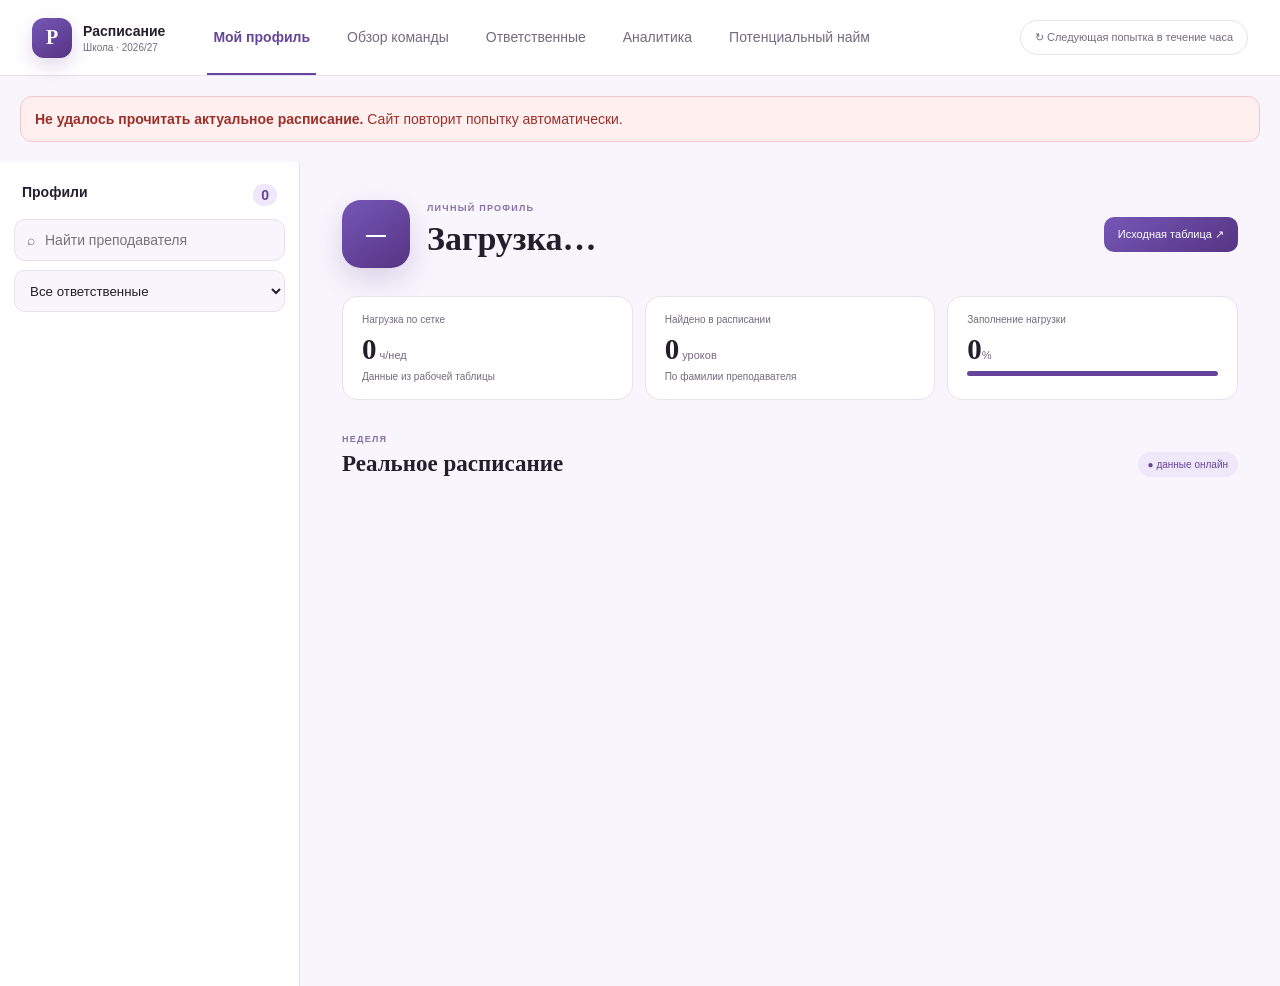
==== index.html @ 51bb12f3 "Connect live academic analytics aggregates" ====
<!doctype html>
<html lang="ru">
<head>
  <meta charset="utf-8">
  <meta name="viewport" content="width=device-width,initial-scale=1">
  <title>Расписание · Школа 2026/27</title>
  <style>
    :root{--ink:#241e2c;--muted:#746b7f;--line:#e8e1f0;--p:#67449b;--p2:#7557b7;--lav:#eee8fa;--paper:#f8f5fc}
    *{box-sizing:border-box}body{margin:0;background:var(--paper);color:var(--ink);font:14px Arial,sans-serif}button,input{font:inherit}
    header{height:76px;background:#fff;border-bottom:1px solid var(--line);display:flex;align-items:center;padding:0 32px;gap:42px;position:sticky;top:0;z-index:4}
    .brand{display:flex;align-items:center;gap:11px}.mark{width:40px;height:40px;border-radius:12px;background:linear-gradient(145deg,var(--p2),#563483);color:#fff;display:grid;place-items:center;font:bold 20px Georgia;box-shadow:0 8px 20px #67449b33}
    .brand span{display:flex;flex-direction:column}.brand small{color:var(--muted);font-size:10px;margin-top:3px}
    nav{height:100%;display:flex;gap:25px}nav button{border:0;border-bottom:2px solid transparent;background:none;color:var(--muted);cursor:pointer}nav button.on{border-color:var(--p);color:var(--p);font-weight:700}
    .sync{margin-left:auto;border:1px solid var(--line);border-radius:999px;padding:10px 14px;background:#fff;color:var(--muted);font-size:11px}
    .layout{display:grid;grid-template-columns:300px 1fr;min-height:calc(100vh - 76px)}aside{background:#fff;border-right:1px solid var(--line);padding:22px 14px}
    .aside-title{display:flex;justify-content:space-between;padding:0 8px 13px;font-weight:700}.aside-title b{background:var(--lav);color:var(--p);padding:3px 8px;border-radius:10px}
    .search{height:42px;background:var(--paper);border:1px solid var(--line);border-radius:11px;padding:0 12px;display:flex;align-items:center;gap:8px;color:var(--muted)}.search input{border:0;outline:0;background:none;width:100%}.filter-select{width:100%;height:42px;margin:9px 0 0;padding:0 11px;border:1px solid var(--line);border-radius:11px;background:var(--paper);color:var(--ink)}
    .people{margin-top:10px;max-height:calc(100vh - 175px);overflow:auto}.person{width:100%;border:0;background:none;border-radius:12px;padding:9px;display:grid;grid-template-columns:38px 1fr auto;gap:9px;align-items:center;text-align:left;cursor:pointer}.person:hover,.person.on{background:var(--lav)}
    .person>span{min-width:0}.person b,.person small{display:block;white-space:nowrap;overflow:hidden;text-overflow:ellipsis}.person b{font-size:12px}.person small{font-size:10px;color:var(--muted);margin-top:4px}.person>i{font-style:normal;color:var(--muted);font-size:10px}
    .avatar{width:38px;height:38px;border-radius:11px;background:#e6dcf5;color:var(--p);display:grid;place-items:center;font-size:11px;font-weight:800}.avatar.big{width:68px;height:68px;border-radius:19px;background:linear-gradient(145deg,var(--p2),#563483);color:#fff;font-size:20px;box-shadow:0 12px 28px #67449b33}
    .content{padding:38px 42px}.hero{display:flex;align-items:center;gap:17px}.eyebrow{text-transform:uppercase;letter-spacing:.14em;color:#8871a6;font-size:9px;font-weight:700;margin-bottom:7px}
    h1{margin:0;font:700 34px Georgia}.hero p,.admin p{margin:7px 0 0;color:var(--muted);font-size:12px}.hero .hire-totals{color:var(--p);font-weight:700}.hero a,.primary{margin-left:auto;background:linear-gradient(145deg,var(--p2),#563483);color:#fff;text-decoration:none;padding:11px 14px;border-radius:10px;font-size:11px}
    .metrics{display:grid;grid-template-columns:repeat(3,1fr);gap:12px;margin:28px 0 34px}.metrics article,.summary article{background:#fff;border:1px solid var(--line);border-radius:15px;padding:17px 19px;display:flex;flex-direction:column}
    .metrics small,.summary small{color:var(--muted);font-size:10px}.metrics strong{font:700 29px Georgia;margin:8px 0 5px}.metrics em{font:normal 11px Arial;color:var(--muted)}.bar{height:5px;background:#eee9f3;border-radius:10px;overflow:hidden}.bar i{display:block;height:100%;background:var(--p)}
    .section-head{display:flex;justify-content:space-between;align-items:end;margin-bottom:13px}.section-head h2{font:700 23px Georgia;margin:0}.live{background:var(--lav);color:var(--p);font-size:10px;padding:7px 10px;border-radius:999px}
    .week{display:grid;grid-template-columns:repeat(5,minmax(155px,1fr));gap:9px;align-items:start}.day{background:#fff;border:1px solid var(--line);border-radius:14px;overflow:hidden}.day-head{height:43px;padding:0 13px;border-bottom:1px solid var(--line);display:flex;align-items:center;justify-content:space-between;font-size:12px}.day-head span{color:var(--muted);font-size:9px}
    .lesson{display:grid;grid-template-columns:39px 1fr;gap:8px;padding:12px 10px;border-bottom:1px solid #f0ecf4}.lesson time b{width:27px;height:27px;border-radius:8px;background:var(--lav);color:var(--p);display:grid;place-items:center;font-size:10px}.lesson time small{display:block;color:var(--muted);font-size:8px;margin-top:5px;white-space:nowrap}.lesson div b,.lesson div span{display:block}.lesson div b{font-size:10px}.lesson div span{font-size:9px;color:var(--muted);margin-top:4px}.lesson .launch-badge{display:inline-flex;margin-left:6px;padding:3px 6px;border-radius:999px;font:600 8px/1.2 Arial;vertical-align:middle;background:#eee8f8;color:var(--p);white-space:nowrap}.lesson .launch-badge.ready{background:#e6f5ea;color:#25713c}.lesson .launch-badge.preparing{background:#fff1ce;color:#8a5a00}.lesson .launch-badge.not-ready{background:#fde8e7;color:#a23a35}.lesson .launch-badge.no-data{background:#efedf1;color:#716b77}.lesson.gap{background:#fffaf0;border-left:3px solid #d69b2d}.lesson.gap time b{background:#fff0c9;color:#8a5a00}.lesson.gap div b{color:#8a5a00}.lesson.gap div span{color:#9a7a3f}.window-note{display:inline-flex;align-items:center;gap:5px;background:#fff0c9;color:#8a5a00;font-size:10px;padding:7px 10px;border-radius:999px}
    .empty{padding:24px 13px;color:#aaa1b2;display:flex;flex-direction:column}.empty b{font:italic 15px Georgia}.empty span{font-size:9px;margin-top:6px}
    .admin{padding:42px max(34px,6vw)}.admin-head{display:flex;justify-content:space-between;align-items:end}.summary{display:grid;grid-template-columns:repeat(3,1fr);gap:12px;margin:28px 0 16px}.summary.four{grid-template-columns:repeat(4,1fr)}.summary b{font:700 28px Georgia;margin-top:8px}.wide{max-width:390px;margin-bottom:15px}
    .table{background:#fff;border:1px solid var(--line);border-radius:15px;overflow:hidden}.tr{display:grid;grid-template-columns:1.35fr 1.25fr .55fr .65fr 1.2fr;min-height:60px;align-items:center;padding:0 18px;border-bottom:1px solid #f0ecf4;font-size:11px}.tr.head{min-height:41px;background:#f3eff8;color:var(--muted);font-size:9px;text-transform:uppercase}.who{display:flex;align-items:center;gap:9px}.status{background:var(--lav);color:var(--p);padding:6px 8px;border-radius:10px;font-style:normal;font-size:9px;line-height:1.45;white-space:normal;display:inline-block}
    .control-filters{display:flex;flex-wrap:wrap;gap:10px;margin:24px 0 15px}.control-filters label{display:flex;flex-direction:column;gap:6px;color:var(--muted);font-size:10px}.control-filters input,.control-filters select{height:40px;min-width:170px;border:1px solid var(--line);border-radius:10px;background:#fff;padding:0 11px;color:var(--ink)}.owner-cards{display:grid;grid-template-columns:repeat(4,1fr);gap:10px;margin:18px 0}.owner-card{border:1px solid var(--line);border-radius:14px;background:#fff;padding:15px;text-align:left;cursor:pointer}.owner-card.on{border-color:var(--p);box-shadow:0 0 0 2px #67449b18}.owner-card b,.owner-card span{display:block}.owner-card span{margin-top:6px;color:var(--muted);font-size:10px}.report-grid{display:grid;grid-template-columns:1fr 1fr;gap:16px}.report-title{font:700 20px Georgia;margin:26px 0 12px}.daily-row{display:grid;grid-template-columns:1fr .8fr .8fr .8fr;min-height:46px;align-items:center;padding:0 16px;border-bottom:1px solid #f0ecf4;font-size:11px}.daily-row.head{background:#f3eff8;color:var(--muted);font-size:9px;text-transform:uppercase}.owner-tr{grid-template-columns:1.3fr .75fr 1.2fr .55fr .8fr}.launched{color:#25713c}.not-launched{color:#a23a35}.report-note{color:var(--muted);font-size:10px;margin-top:9px}
    .analytics-kpis{display:grid;grid-template-columns:repeat(4,1fr);gap:12px;margin:28px 0 10px}.analytics-kpis article{background:#fff;border:1px solid var(--line);border-radius:15px;padding:18px;display:flex;flex-direction:column;min-height:125px}.analytics-kpis small{color:var(--muted);font-size:10px}.analytics-kpis b{font:700 31px Georgia;margin:9px 0 7px}.analytics-kpis span{font-size:10px;line-height:1.45;color:var(--muted)}.analytics-kpis .critical b{color:#b53b35}.analytics-kpis .warning b{color:#9a6812}.analytics-kpis .info b{color:var(--p)}
    .analytics-layout{display:grid;grid-template-columns:minmax(0,1.45fr) minmax(300px,.75fr);gap:16px;margin-top:20px}.analytics-panel{background:#fff;border:1px solid var(--line);border-radius:15px;overflow:hidden}.analytics-panel-head{padding:16px 18px;border-bottom:1px solid var(--line);display:flex;justify-content:space-between;align-items:center}.analytics-panel-head h2{font:700 20px Georgia;margin:0}.analytics-panel-head small{color:var(--muted)}.analytics-owner{display:grid;grid-template-columns:1.1fr repeat(4,.55fr) 1fr;gap:10px;align-items:center;min-height:62px;padding:10px 18px;border-bottom:1px solid #f0ecf4;font-size:11px}.analytics-owner.head{min-height:40px;background:#f3eff8;color:var(--muted);font-size:9px;text-transform:uppercase}.analytics-owner strong{font-size:12px}.analytics-owner a{justify-self:end;color:#fff;background:var(--p);padding:8px 10px;border-radius:9px;text-decoration:none;font-size:9px;white-space:nowrap}.analytics-owner .high{color:#b53b35;font-weight:700}.analytics-owner .medium{color:#9a6812;font-weight:700}.analytics-owner .low{color:#25713c;font-weight:700}
    .cause-row{display:grid;grid-template-columns:1fr 55px 70px;gap:12px;align-items:center;padding:13px 18px;border-bottom:1px solid #f0ecf4;font-size:11px}.cause-row b{text-align:right}.cause-row span:last-child{text-align:right;color:var(--muted)}.analytics-note{margin-top:16px;padding:15px 18px;border-radius:13px;background:#fff8e9;border:1px solid #f2dfb0;color:#795519;font-size:11px;line-height:1.55}.analytics-steps{display:grid;grid-template-columns:repeat(4,1fr);gap:10px;margin-top:16px}.analytics-step{background:#fff;border:1px solid var(--line);border-radius:13px;padding:15px;font-size:10px;line-height:1.5;color:var(--muted)}.analytics-step b{display:block;color:var(--p);font-size:12px;margin-bottom:6px}.snapshot{display:inline-flex;background:#e8f5ec;color:#25713c;padding:7px 10px;border-radius:999px;font-size:10px;font-weight:700}.snapshot.stale{background:#fde8e7;color:#a23a35}
    .analytics-filters{display:grid;grid-template-columns:repeat(5,minmax(145px,1fr));gap:10px;margin:24px 0 12px}.analytics-filters label{display:flex;flex-direction:column;gap:6px;color:var(--muted);font-size:9px}.analytics-filters input,.analytics-filters select{height:40px;border:1px solid var(--line);border-radius:10px;background:#fff;padding:0 10px;color:var(--ink)}.analytics-problem{display:grid;grid-template-columns:60px 1.15fr 1fr .8fr 1.3fr 90px;gap:10px;align-items:center;padding:12px 16px;border-bottom:1px solid #f0ecf4;font-size:10px}.analytics-problem.head{background:#f3eff8;color:var(--muted);font-size:8px;text-transform:uppercase}.priority{display:inline-flex;justify-content:center;padding:5px 7px;border-radius:999px;font-weight:800}.priority.p1{background:#fde8e7;color:#a23a35}.priority.p2{background:#fff0c9;color:#8a5a00}.priority.p3{background:#e8f5ec;color:#25713c}.source-health{display:grid;gap:8px;padding:14px 16px}.health-row{display:grid;grid-template-columns:1fr 90px;gap:10px;font-size:10px}.health-row b{text-align:right}.health-ok{color:#25713c}.health-warn{color:#a23a35}.problem-empty{padding:24px;color:var(--muted);font-size:11px}.analytics-disclaimer{margin-top:10px;color:var(--muted);font-size:9px}
    .hidden{display:none}.error{margin:20px;background:#fff0ef;color:#9b302b;border:1px solid #f2c8c5;border-radius:12px;padding:14px}.back{position:fixed;right:18px;bottom:18px;background:#fff;border:1px solid var(--line);padding:10px 13px;border-radius:999px;text-decoration:none;color:var(--p);box-shadow:0 8px 25px #4d2e6922;font-size:11px}
    @media(max-width:1000px){.layout{grid-template-columns:245px 1fr}.content{padding:28px 22px}.week{grid-template-columns:repeat(2,1fr)}.metrics{grid-template-columns:1fr}.summary.four,.owner-cards,.analytics-kpis,.analytics-steps{grid-template-columns:repeat(2,1fr)}.report-grid,.analytics-layout{grid-template-columns:1fr}.analytics-filters{grid-template-columns:repeat(2,1fr)}.tr{grid-template-columns:1.6fr 1fr .6fr}.tr>*:nth-child(4),.tr>*:nth-child(5){display:none}}
    @media(max-width:700px){header{padding:0 15px;height:68px}nav,.sync{display:none}.layout{display:block}aside{border:0;border-bottom:1px solid var(--line)}.people{display:flex;overflow:auto;max-height:none}.person{min-width:190px}.content,.admin{padding:24px 15px}.hero a{display:none}h1{font-size:27px}.week{grid-template-columns:1fr}.summary,.summary.four,.owner-cards,.analytics-kpis,.analytics-steps,.analytics-filters{grid-template-columns:1fr}.admin-head{display:block}.control-filters{display:grid}.control-filters input,.control-filters select{width:100%}.tr{grid-template-columns:1fr .5fr}.tr>*:nth-child(2),.tr>*:nth-child(4),.tr>*:nth-child(5){display:none}.daily-row{grid-template-columns:1fr .65fr .65fr .65fr;padding:0 10px}.analytics-owner{grid-template-columns:1fr repeat(2,.55fr);padding:12px}.analytics-owner>*:nth-child(4),.analytics-owner>*:nth-child(5){display:none}.analytics-owner a{grid-column:1/-1;justify-self:stretch;text-align:center}.analytics-owner.head>*:last-child{display:none}.analytics-problem{grid-template-columns:54px 1fr 80px}.analytics-problem>*:nth-child(3),.analytics-problem>*:nth-child(4),.analytics-problem>*:nth-child(5){display:none}}
  </style>
</head>
<body>
  <header><div class="brand"><i class="mark">Р</i><span><b>Расписание</b><small>Школа · 2026/27</small></span></div><nav><button id="profileTab" class="on">Мой профиль</button><button id="adminTab">Обзор команды</button><button id="controlTab">Ответственные</button><button id="analyticsTab">Аналитика</button><button id="hireTab">Потенциальный найм</button></nav><button class="sync" id="sync">↻ Загружаем данные…</button></header>
  <div id="error"></div>
  <main id="profile" class="layout">
    <aside><div class="aside-title"><span>Профили</span><b id="count">0</b></div><label class="search">⌕<input id="query" placeholder="Найти преподавателя"></label><select id="profileOwner" class="filter-select" aria-label="Ответственный"><option value="">Все ответственные</option><option>Эльвира</option><option>Рамзан</option><option>Марьям</option><option>Марха</option></select><div class="people" id="people"></div></aside>
    <section class="content"><div class="hero"><i class="avatar big" id="bigAvatar">—</i><div><div class="eyebrow">Личный профиль</div><h1 id="teacherName">Загрузка…</h1><p id="teacherSubject"></p></div><a href="https://docs.google.com/spreadsheets/d/1JkjUp4a3gUucsSrvybXHOegccLxjhlUYtJnIWUUOiaA/edit" target="_blank">Исходная таблица ↗</a></div>
      <div class="metrics"><article><small>Нагрузка по сетке</small><strong><span id="hours">0</span><em> ч/нед</em></strong><small>Данные из рабочей таблицы</small></article><article><small>Найдено в расписании</small><strong><span id="found">0</span><em> уроков</em></strong><small>По фамилии преподавателя</small></article><article><small>Заполнение нагрузки</small><strong><span id="percent">0</span><em>%</em></strong><div class="bar"><i id="progress"></i></div></article></div>
      <div class="section-head"><div><div class="eyebrow">Неделя</div><h2>Реальное расписание</h2></div><span class="live">● данные онлайн</span></div><div class="week" id="week"></div>
    </section>
  </main>
  <main id="hirePage" class="layout hidden">
    <aside><div class="aside-title"><span>Потенциальный найм</span><b id="hireCount">0</b></div><label class="search">⌕<input id="hireQuery" placeholder="Найти предмет или найм"></label><div class="people" id="hirePeople"></div></aside>
    <section class="content"><div class="hero"><i class="avatar big" id="hireAvatar">Н</i><div><div class="eyebrow">План комплектования</div><h1 id="hireName">Загрузка…</h1><p id="hireSubject"></p><p id="hireTotals" class="hire-totals">Пересчитываем актуальные вакансии…</p></div><a href="https://docs.google.com/spreadsheets/d/1JkjUp4a3gUucsSrvybXHOegccLxjhlUYtJnIWUUOiaA/edit#gid=125390169" target="_blank">Актуальное расписание ↗</a></div>
      <div class="metrics"><article><small>Реальная нагрузка</small><strong><span id="hireHours">0</span><em> ч/нед</em></strong><small>Только существующие вакансии</small></article><article><small>Закрывает вакансий</small><strong><span id="hireVacancies">0</span><em> уроков</em></strong><small>По актуальному расписанию</small></article><article><small>Добавленных уроков</small><strong><span id="hireReserve">0</span><em> ч</em></strong><small>Переносов и выдуманных слотов нет</small></article></div>
      <div class="section-head"><div><div class="eyebrow">Неделя</div><h2>Расписание потенциального найма</h2></div><span id="hireWindowNote" class="live">● уроки по порядку</span></div><div class="week" id="hireWeek"></div>
    </section>
  </main>
  <section id="admin" class="admin hidden"><div class="admin-head"><div><div class="eyebrow">Администратор</div><h1>Команда и нагрузка</h1><p>Полная синхронизация с Google Sheets выполняется каждый час: новые записи добавляются, удалённые исчезают с сайта.</p></div><a class="primary" href="https://docs.google.com/spreadsheets/d/1JkjUp4a3gUucsSrvybXHOegccLxjhlUYtJnIWUUOiaA/edit" target="_blank">Внести правки ↗</a></div><div class="summary"><article><small>Преподавателей</small><b id="totalTeachers">0</b></article><article><small>Часов в сетке</small><b id="totalHours">0</b></article><article><small>Средняя нагрузка</small><b id="avgHours">0 ч</b></article></div><label class="search wide">⌕<input id="adminQuery" placeholder="Поиск по ФИО или предмету"></label><div class="table"><div class="tr head"><span>Преподаватель</span><span>Предмет</span><span>Нагрузка</span><span>Фактические смены</span><span>Готовность к запуску</span></div><div id="team"></div></div></section>
  <section id="control" class="admin hidden"><div class="admin-head"><div><div class="eyebrow">Контроль расписания</div><h1>Ответственные и плановые уроки</h1><p>Период считается по недельному расписанию. Уроки разделены по статусу группы на конкретную дату.</p></div><a class="primary" href="https://docs.google.com/spreadsheets/d/1JkjUp4a3gUucsSrvybXHOegccLxjhlUYtJnIWUUOiaA/edit#gid=125390169" target="_blank">Расписание ↗</a></div>
    <div class="owner-cards" id="ownerCards"></div>
    <div class="control-filters"><label>Ответственный<select id="ownerFilter"><option value="">Все ответственные</option><option>Эльвира</option><option>Рамзан</option><option>Марьям</option><option>Марха</option></select></label><label>С даты<input id="periodFrom" type="date" min="2026-09-01" max="2027-08-31"></label><label>По дату<input id="periodTo" type="date" min="2026-09-01" max="2027-08-31"></label><label>День недели<select id="weekdayFilter"><option value="">Все дни</option><option value="1">Понедельник</option><option value="2">Вторник</option><option value="3">Среда</option><option value="4">Четверг</option><option value="5">Пятница</option></select></label></div>
    <div class="summary four"><article><small>Всего планово</small><b id="periodTotal">0</b><small>уроков за период</small></article><article><small>В запущенных группах</small><b id="periodLaunched" class="launched">0</b><small>плановых уроков</small></article><article><small>В незапущенных группах</small><b id="periodNotLaunched" class="not-launched">0</b><small>плановых уроков</small></article><article><small>Педагогов</small><b id="periodTeachers">0</b><small>по выбранному ответственному</small></article></div>
    <p class="report-note">Расчёт включает уроки с назначенным педагогом. Каникулы, праздники и разовые отмены не вычитаются, если их нет в исходных таблицах.</p>
    <div class="report-grid"><div><h2 class="report-title">По календарным дням</h2><div class="table"><div class="daily-row head"><span>Дата</span><span>Запущ.</span><span>Не запущ.</span><span>Всего</span></div><div id="dailyReport"></div></div></div><div><h2 class="report-title">Педагоги ответственного</h2><div class="table"><div class="tr head owner-tr"><span>Преподаватель</span><span>Ответственный</span><span>Предмет</span><span>Ч/нед</span><span>Классы</span></div><div id="ownerTeachers"></div></div></div></div>
  </section>
  <section id="analytics" class="admin hidden">
    <div class="admin-head"><div><div class="eyebrow">Академический контроль</div><h1>Управляемая аналитика</h1><p>Сначала показывает проблемы расписания и кадровые риски. Факт уроков, КК, КТП и знания включаются только после успешной загрузки источника.</p></div><a class="primary" href="https://docs.google.com/spreadsheets/d/1hc9AJHG_b6b5Q5t7BPoqLH1NuH2j4oQAUJX1vyNhT4s/edit#gid=84834434" target="_blank">Открыть рабочую таблицу ↗</a></div>
    <div class="analytics-filters"><label>С даты<input id="analyticsFrom" type="date" min="2026-09-01" max="2027-08-31"></label><label>По дату<input id="analyticsTo" type="date" min="2026-09-01" max="2027-08-31"></label><label>Ответственный<select id="analyticsOwner"><option value="">Все направления</option><option>Марха</option><option>Эльвира</option><option>Марьям</option><option>Рамзан</option></select></label><label>Педагог<select id="analyticsTeacher"><option value="">Все педагоги</option></select></label><label>Группа<select id="analyticsGroup"><option value="">Все группы</option></select></label></div>
    <div class="analytics-kpis">
      <article><small>План уроков за период</small><b id="analyticsPlanned">0</b><span>Считается по актуальному недельному расписанию и выбранным фильтрам.</span></article>
      <article class="critical"><small>Накладки</small><b id="analyticsConflicts">0</b><span>Одновременно занятый ученик/группа или педагог. Проверяется по всем доступным расписаниям.</span></article>
      <article class="warning"><small>Недопустимые окна</small><b id="analyticsGaps">0</b><span>Окна между обычными уроками. До двух слотов перед продлёнкой не считаются нарушением.</span></article>
      <article class="info"><small>Кадровые риски</small><b id="analyticsVacancies">0</b><span>Вакантные уроки и группы без назначенного педагога.</span></article>
    </div>
    <div class="analytics-kpis">
      <article class="critical"><small>Открытые P1</small><b id="analyticsP1">—</b><span>Подтверждённые и системные критические сигналы академического контура.</span></article>
      <article class="warning"><small>Открытые P2</small><b id="analyticsP2">—</b><span>Отклонения, которым требуется решение и контрольный срок.</span></article>
      <article class="warning"><small>Риски по диагностикам</small><b id="analyticsDiagnosticRisks">—</b><span>Обезличенное количество учеников с сигналом P1/P2.</span></article>
      <article class="info"><small>Средняя проверка ДЗ</small><b id="analyticsHomework">—</b><span id="analyticsHomeworkNote">Загрузка агрегата по педагогам…</span></article>
    </div>
    <div class="analytics-kpis">
      <article><small>Активные записи учеников</small><b id="analyticsStudents">—</b><span>Не равно итоговой численности школы до завершения сверки реестра.</span></article>
      <article><small>Группы в контроле</small><b id="analyticsGroups">—</b><span>Группы, найденные одновременно в расписании и реестре.</span></article>
      <article class="warning"><small>Малые группы</small><b id="analyticsSmallGroups">—</b><span>Группы с численностью менее пяти учеников.</span></article>
      <article class="critical"><small>Проблемные источники</small><b id="analyticsSourceIssues">—</b><span>Устаревшие либо не содержащие свежих данных источники.</span></article>
    </div>
    <div class="analytics-note"><b>Что заполняет руководитель:</b> в таблице открыть «Реестр проблем 2.0» и заполнить только жёлтые поля: подтвердить факт, указать причину, решение, ответственного, срок и результат. Системный сигнал без проверки не считается доказанным нарушением.</div>
    <div class="analytics-layout">
      <div class="analytics-panel"><div class="analytics-panel-head"><h2>Проблемы, на которые можно влиять</h2><span id="analyticsFreshness" class="snapshot">● пересчитываем</span></div><div class="analytics-problem head"><span>Приоритет</span><span>Проблема</span><span>Педагог</span><span>Группа</span><span>Что сделать</span><span>Владелец</span></div><div id="analyticsProblems"></div></div>
      <div class="analytics-panel"><div class="analytics-panel-head"><h2>Готовность источников</h2><small id="analyticsApiStamp">подключаем агрегаты</small></div><div class="source-health" id="analyticsSources"><div class="health-row"><span>Академические источники</span><b class="health-warn">загрузка…</b></div></div><p class="analytics-disclaimer">Если источник устарел, ноль не считается отсутствием проблем. Персональные данные доступны только в закрытой рабочей таблице.</p></div>
    </div>
    <div class="analytics-panel" style="margin-top:16px"><div class="analytics-panel-head"><h2>Открытые сигналы по направлениям</h2><small>без персональных рейтингов педагогов</small></div><div class="analytics-owner head"><span>Направление</span><span>P1</span><span>P2</span><span>P3</span><span>Открыто</span><span>Сроки</span></div><div id="analyticsOwnerSignals"><div class="problem-empty">Загружаем агрегаты…</div></div></div>
    <div class="analytics-steps"><div class="analytics-step"><b>1. Открыть свой лист</b>Руководитель работает только со своим направлением и начинает с P1/P2.</div><div class="analytics-step"><b>2. Проверить факт</b>Сверить запись, журнал и комментарий; выбрать «Да» или «Нет».</div><div class="analytics-step"><b>3. Назначить решение</b>Указать причину, действие, ответственного, срок и контрольную дату.</div><div class="analytics-step"><b>4. Отчитаться</b>Внести результат и перевести статус в «Исправлено» либо «Закрыто без нарушения».</div></div>
  </section>
  <script>
    const DAYS=['Понедельник','Вторник','Среда','Четверг','Пятница'], SHORT_DAYS=['Пн','Вт','Ср','Чт','Пт'], RESPONSIBLES=['Эльвира','Рамзан','Марьям','Марха'], AUTO_REFRESH_MS=60*60*1000, BUILD_VERSION='2026-09-30-live-academic-analytics', ANALYTICS_API_URL='https://script.google.com/macros/s/AKfycbwGBp2h_3sOu0S4FacxYBXfMAWU4he-WYToep7VdYwV5kEnoLl9MaVPcvKv8jY_yJzD/exec', LAUNCH_OVERRIDES=new Map(['Д103О','М509','М311','Д212'].map(group=>[group,'запуск 10 сентября'])); let teachers=[],schedule=[],assignments=[],vacancies=[],scheduleDays=[],selected='',hires=[],hireSchedule=[],selectedHire='',hireVacancyTotal=0,isLoading=false,lastLoadedAt=null,analyticsApiData=null,teacherProfiles=new Map();
    const $=id=>document.getElementById(id), norm=s=>String(s||'').toLowerCase().replaceAll('ё','е').replace(/\s+/g,' ').trim(), initials=n=>n.split(/\s+/).slice(0,2).map(x=>x[0]).join('').toUpperCase();
    function csv(text){let out=[],row=[],v='',q=false;for(let i=0;i<text.length;i++){let c=text[i];if(c==='"'){if(q&&text[i+1]==='"'){v+='"';i++}else q=!q}else if(c===','&&!q){row.push(v);v=''}else if((c==='\n'||c==='\r')&&!q){if(c==='\r'&&text[i+1]==='\n')i++;row.push(v);out.push(row);row=[];v=''}else v+=c}if(v||row.length){row.push(v);out.push(row)}return out}
    const sheetExport=(id,gid)=>`https://docs.google.com/spreadsheets/d/${id}/export?format=csv&gid=${gid}`,
      scheduleUrl=sheetExport('1JkjUp4a3gUucsSrvybXHOegccLxjhlUYtJnIWUUOiaA',125390169),
      newLoadUrl=sheetExport('1JkjUp4a3gUucsSrvybXHOegccLxjhlUYtJnIWUUOiaA',900000004),
      arabicGroupsUrl=sheetExport('18NCLO6zBWHp6g1ijc9BQBGwNkOlLzqtYDt0KyIBCf3E',933121274),
      arabicTeachersUrl=sheetExport('18NCLO6zBWHp6g1ijc9BQBGwNkOlLzqtYDt0KyIBCf3E',589318478),
      englishUrl=sheetExport('1L8XPTEwnDR2QfoH0oif6oTN2nFafgW3j-6JKK0LJKTY',933121274);
    const num=v=>Number(String(v||'').replace(',','.').replace(/[^0-9.-]/g,''))||0;
    const nameKey=n=>norm(n).split(' ').filter(Boolean).slice(0,2).join(' ');
    const MERGED_TEACHER_KEYS=new Set(['Айдамирова Айзан','Атамова Халумага','Баразова Фатима','Магомедова Фатима'].map(nameKey));
    const clean=s=>String(s||'').replace(/\s+/g,' ').trim();
    const isVacancyText=s=>/ваканси|требуется|нужен педагог|нужен мужчина|назначить только/i.test(String(s||''));
    const isScheduleNote=s=>/^(совместно|параллельно|примечание|группы?)\s*:/i.test(clean(s));
    const isTeacherName=n=>/^[А-ЯЁ][А-ЯЁа-яё-]+(?:\s+[А-ЯЁ][А-ЯЁа-яё-]+){1,3}$/.test(clean(n))&&!isVacancyText(n)&&!/(ПОЯС|Русский язык|Литература|Английский язык)/i.test(n);
    const timeMinutes=t=>{let m=String(t||'').match(/^(\d{1,2}):(\d{2})$/);return m?Number(m[1])*60+Number(m[2]):null};
    function parseScheduleLayout(){let times=schedule[6]||[],days=[],current=null,lastIndex=-2,lastMinutes=null,firstTime=times.findIndex(x=>timeMinutes(x)!==null);if(firstTime<0)return[];for(let ci=firstTime;ci<times.length;ci++){let minutes=timeMinutes(times[ci]);if(minutes===null)continue;if(!current||ci!==lastIndex+1||minutes<=lastMinutes){current={day:DAYS[days.length]||('День '+(days.length+1)),dayShort:SHORT_DAYS[days.length]||'',slots:[]};days.push(current)}current.slots.push({ci,lesson:current.slots.length+1,time:clean(times[ci])});lastIndex=ci;lastMinutes=minutes}return days.slice(0,5)}
    function parseScheduleCell(value){let raw=String(value||'').trim();if(!raw)return null;let lines=raw.split(/\n+/).map(clean).filter(Boolean),vacancyIndex=lines.findIndex(isVacancyText);if(vacancyIndex>=0){let subject=clean(lines.slice(0,vacancyIndex).filter(x=>!isScheduleNote(x)).join(' · ')),vacancyLine=lines[vacancyIndex];if(!subject&&/ваканси/i.test(vacancyLine))subject=clean(vacancyLine.split(/ваканси/i)[0]);return{vacancy:true,subject:subject||'Предмет не указан'}}let teacherIndex=-1;for(let i=lines.length-1;i>=0;i--){if(isTeacherName(lines[i])){teacherIndex=i;break}}if(teacherIndex>=0){let teacher=lines[teacherIndex],subject=clean(lines.slice(0,teacherIndex).filter(x=>!isScheduleNote(x)).join(' · '));return{vacancy:false,teacher,subject:subject||'Предмет не указан'}}let joined=clean(raw).match(/^(.*?)\s+([А-ЯЁ][а-яё-]+)\.([А-ЯЁ][а-яё-]+)$/);if(joined)return{vacancy:false,teacher:joined[2]+' '+joined[3],subject:clean(joined[1])||'Предмет не указан'};return null}
    function headerCol(label,fallback){let i=(schedule[5]||[]).findIndex(x=>norm(x)===norm(label));return i>=0?i:fallback}
    function isLaunchedStatus(value){let n=norm(value);return n==='готова к запуску'||n.startsWith('запуск ')||n.startsWith('действует')}
    function isPreparingStatus(value){let n=norm(value);return n==='готовится к запуску'||n.startsWith('набор')}
    function launchSummary(map){let vals=[...map.values()],ready=vals.filter(isLaunchedStatus).length,preparing=vals.filter(isPreparingStatus).length,stopped=vals.length-ready-preparing,parts=[];if(ready)parts.push('готовы: '+ready);if(preparing)parts.push('готовятся: '+preparing);if(stopped)parts.push('не запущены / нет данных: '+stopped);return parts.join(' · ')||'нет данных'}
    const isExternalSubject=subject=>/(англий|араб)/.test(norm(subject));
    function buildScheduleModel(){
      scheduleDays=parseScheduleLayout();assignments=[];vacancies=[];
      let cols={group:headerCol('Группа',0),grade:headerCol('Класс',1),sex:headerCol('Пол',4),shiftWeek:headerCol('Смена Пн–Чт',6),shiftFri:headerCol('Смена Пт',7),launch:headerCol('Готовность к запуску',9)};
      for(let ri=7;ri<schedule.length;ri++){
        let row=schedule[ri]||[],group=clean(row[cols.group]),grade=num(row[cols.grade]),sex=clean(row[cols.sex]),shiftWeek=clean(row[cols.shiftWeek])||'—',shiftFri=clean(row[cols.shiftFri])||'—',launchStatus=LAUNCH_OVERRIDES.get(group)||clean(row[cols.launch])||'Нет данных';if(!group)continue;
        scheduleDays.forEach((day,di)=>day.slots.forEach(slot=>{
          let parsed=parseScheduleCell(row[slot.ci]);if(!parsed||isExternalSubject(parsed.subject))return;
          let base={day:day.day,dayShort:day.dayShort,lesson:slot.lesson,time:slot.time,group,grade,sex,shift:di===4?shiftFri:shiftWeek,launchStatus,sourceSlot:day.dayShort+' '+slot.time};
          if(parsed.vacancy){vacancies.push({...base,subject:parsed.subject});return}
          assignments.push({...base,teacher:parsed.teacher,subject:parsed.subject})
        }))
      }
    }
    function specialHeader(rows){return rows.findIndex(row=>row.some(cell=>norm(cell)==='id группы')&&row.some(cell=>norm(cell)==='педагог'))}
    function specialDay(value){let key=norm(value).slice(0,2),index=['пн','вт','ср','чт','пт'].indexOf(key);return index<0?null:{day:DAYS[index],dayShort:SHORT_DAYS[index],index}}
    function specialLesson(dayIndex,time){let minutes=timeMinutes(time),slot=scheduleDays[dayIndex]?.slots.find(x=>timeMinutes(x.time)===minutes);if(slot)return slot.lesson;let all=[...new Set(scheduleDays.flatMap(day=>day.slots.map(x=>timeMinutes(x.time))).filter(x=>x!==null))].sort((a,b)=>a-b),index=all.indexOf(minutes);return index>=0?index+1:0}
    function appendSpecialSchedule(rows,subject){
      let hi=specialHeader(rows);if(hi<0)return;let headers=rows[hi],col=label=>headers.findIndex(x=>norm(x)===norm(label)),groupCol=col('ID группы'),teacherCol=col('Педагог'),sexCol=col('Пол'),gradeCol=col('Класс'),shiftCol=col('Смена'),statusCol=col('Статус'),studentsCol=col('Учеников'),dayCols=headers.map((x,i)=>/^день \d+$/i.test(clean(x))?i:-1).filter(i=>i>=0);
      rows.slice(hi+1).forEach(row=>{
        let group=clean(row[groupCol]),teacher=clean(row[teacherCol]),status=clean(row[statusCol]),students=studentsCol>=0?num(row[studentsCol]):0;if(/^\d+$/.test(status)&&students>0)status='ДЕЙСТВУЕТ — '+students+' учеников';if(!group||!teacher||norm(status).startsWith('закрыта'))return;
        let grade=gradeCol>=0?num(row[gradeCol]):0,sex=clean(row[sexCol]),shift=shiftCol>=0?clean(row[shiftCol]):(group.match(/-(I{1,2})-/)?.[1]||'—'),launchStatus=status||'Нет данных';
        dayCols.forEach(dayCol=>{let day=specialDay(row[dayCol]),time=clean(row[dayCol+1]);if(!day||timeMinutes(time)===null)return;let item={day:day.day,dayShort:day.dayShort,lesson:specialLesson(day.index,time),time,group,grade,sex,shift:shift||'—',launchStatus,sourceSlot:day.dayShort+' '+time,subject};if(isVacancyText(teacher)||norm(teacher).startsWith('новый педагог'))vacancies.push(item);else assignments.push({...item,teacher})})
      })
    }
    function appendArabicSchedule(groupRows,teacherRows){
      let assignmentStart=assignments.length;appendSpecialSchedule(groupRows,'Арабский язык');assignments=assignments.slice(0,assignmentStart);
      let hi=specialHeader(groupRows);if(hi<0)return;let headers=groupRows[hi],col=label=>headers.findIndex(x=>norm(x)===norm(label)),groupCol=col('ID группы'),teacherCol=col('Педагог'),sexCol=col('Пол'),statusCol=col('Статус'),studentsCol=col('Учеников'),meta=new Map(),fullNames=new Map();
      groupRows.slice(hi+1).forEach(row=>{let group=clean(row[groupCol]),teacher=clean(row[teacherCol]),status=clean(row[statusCol]),students=studentsCol>=0?num(row[studentsCol]):0;if(/^\d+$/.test(status)&&students>0)status='ДЕЙСТВУЕТ — '+students+' учеников';if(!group)return;meta.set(group,{status:status||'Нет данных',sex:clean(row[sexCol])});if(isTeacherName(teacher)){let key=nameKey(teacher),current=fullNames.get(key)||'';if(teacher.length>current.length)fullNames.set(key,teacher)}});
      let teacherHeader=teacherRows.findIndex(row=>norm(row[0])==='педагог'&&norm(row[1])==='день');if(teacherHeader<0)return;let teacherHeaders=teacherRows[teacherHeader],timeCols=teacherHeaders.map((value,index)=>timeMinutes(clean(value))===null?-1:index).filter(index=>index>=2);
      teacherRows.slice(teacherHeader+1).forEach(row=>{let rawTeacher=clean(row[0]),day=specialDay(row[1]);if(!rawTeacher||!day)return;let teacher=fullNames.get(nameKey(rawTeacher))||rawTeacher;timeCols.forEach(ci=>{let cell=clean(row[ci]);if(!cell)return;let groupIds=cell.split(/\s*\/\s*/).map(clean).filter(Boolean),details=groupIds.map(id=>meta.get(id)||{status:'Нет данных',sex:''}),statuses=details.map(x=>x.status),uniqueStatuses=[...new Set(statuses)],sexes=[...new Set(details.map(x=>x.sex).filter(Boolean))],launched=uniqueStatuses.filter(isLaunchedStatus).length,launchStatus=launched===uniqueStatuses.length?'ДЕЙСТВУЕТ':launched?'ЧАСТИЧНО ЗАПУЩЕНА':uniqueStatuses[0]||'Нет данных';assignments.push({day:day.day,dayShort:day.dayShort,lesson:specialLesson(day.index,clean(teacherHeaders[ci])),time:clean(teacherHeaders[ci]),group:groupIds.join(' / '),groupIds,grade:0,sex:sexes.join(' / '),shift:'—',launchStatus,launchStatuses:statuses,sourceSlot:day.dayShort+' '+clean(teacherHeaders[ci]),subject:'Арабский язык',teacher})})})
    }
    function rebuildTeachers(){
      let preferredNames=new Map();assignments.forEach(item=>{let key=nameKey(item.teacher),current=preferredNames.get(key)||'';if(MERGED_TEACHER_KEYS.has(key)&&(item.teacher.split(/\s+/).length>current.split(/\s+/).filter(Boolean).length||item.teacher.length>current.length))preferredNames.set(key,item.teacher)});
      let today=new Date(),people=new Map();assignments.forEach(item=>{let name=preferredNames.get(nameKey(item.teacher))||item.teacher,key=MERGED_TEACHER_KEYS.has(nameKey(name))?nameKey(name):norm(name);item.teacher=name;let rec=people.get(key)||{name,hours:0,subjects:new Map(),allSubjects:new Map(),shifts:new Set(),sexes:new Set(),grades:new Set(),allGrades:new Set(),groupStatuses:new Map()};rec.allSubjects.set(item.subject,(rec.allSubjects.get(item.subject)||0)+1);if(item.grade)rec.allGrades.add(item.grade);let active=launchedAssignment(item,today);if(active){rec.hours++;rec.subjects.set(active.subject,(rec.subjects.get(active.subject)||0)+1);rec.shifts.add(active.shift);rec.groupStatuses.set(active.group,active.launchStatus);if(active.sex)rec.sexes.add(active.sex);if(active.grade)rec.grades.add(active.grade)}people.set(key,rec)});
      teachers=[...people.values()].map(p=>{let activeSubjects=[...p.subjects.entries()].sort((a,b)=>b[1]-a[1]||a[0].localeCompare(b[0],'ru')).map(x=>x[0]),allSubjects=[...p.allSubjects.entries()].sort((a,b)=>b[1]-a[1]||a[0].localeCompare(b[0],'ru')).map(x=>x[0]),subjects=activeSubjects.length?activeSubjects:allSubjects;return{name:p.name,hours:p.hours,subject:subjects.slice(0,2).join(' · ')||'Предмет не указан',subjects,allSubjects,grades:[...p.grades].sort((a,b)=>a-b),allGrades:[...p.allGrades].sort((a,b)=>a-b),shifts:[...p.shifts].sort().join('/')||'—',launchSummary:p.hours?launchSummary(p.groupStatuses):'Запущенных групп нет'}}).sort((a,b)=>a.name.localeCompare(b.name,'ru'))
    }
    function mergeNewProfiles(rows){let headers=rows[0]||[],col=label=>headers.findIndex(x=>norm(x)===norm(label)),nameCol=col('ФИО'),genderCol=col('Пол'),statusCol=col('Статус'),subjectCol=col('Разрешённые предметы');if(nameCol<0||statusCol<0)return;teacherProfiles=new Map();rows.slice(1).forEach(row=>{let name=clean(row[nameCol]);if(!isTeacherName(name))return;teacherProfiles.set(nameKey(name),{name,gender:clean(row[genderCol]),subjects:clean(row[subjectCol]),status:norm(row[statusCol])})});let existing=new Set(teachers.map(t=>nameKey(t.name)));rows.slice(1).forEach(row=>{let name=clean(row[nameCol]),status=norm(row[statusCol]),key=nameKey(name);if(status!=='активен'||!isTeacherName(name)||existing.has(key))return;teachers.push({name,hours:0,subject:clean(row[subjectCol])||'Предметы не указаны',subjects:[clean(row[subjectCol])].filter(Boolean),grades:[],shifts:'—',launchSummary:'Активный профиль · уроки в расписании не назначены',profileOnly:true});existing.add(key)});updateTeacherOwnership();teachers.sort((a,b)=>a.name.localeCompare(b.name,'ru'))}
    const isReligiousSubject=value=>/(араб|сира|разговоры о важном|\bров\b|коран)/.test(norm(value));
    function isMaleTeacher(t){let profile=teacherProfiles.get(nameKey(t.name))||{},gender=norm(profile.gender);if(gender.startsWith('муж')||gender.includes('допуск к м'))return true;if(gender.startsWith('жен'))return false;let surname=norm(t.name).split(' ')[0];return/(ов|ев|ин|ский|цкий|ий|ый)$/.test(surname)&&!/(ова|ева|ина|ская|цкая|ая)$/.test(surname)}
    function responsibleForTeacher(t){let profile=teacherProfiles.get(nameKey(t.name))||{},subjects=[...(t.allSubjects||t.subjects||[]),t.subject,profile.subjects].join(' · '),grades=t.allGrades||t.grades||[];if(isMaleTeacher(t))return'Рамзан';if(isReligiousSubject(subjects))return'Марьям';if(/англий/.test(norm(subjects))||/начальн/.test(norm(subjects))||grades.some(x=>x>=1&&x<=4))return'Марха';return'Эльвира'}
    function updateTeacherOwnership(){let byKey=new Map();teachers.forEach(t=>{let profile=teacherProfiles.get(nameKey(t.name))||{};t.gender=profile.gender||'не указан';t.responsible=responsibleForTeacher(t);byKey.set(nameKey(t.name),t)});assignments.forEach(item=>{item.responsible=byKey.get(nameKey(item.teacher))?.responsible||'Эльвира'})}
    const MONTHS={января:0,февраля:1,марта:2,апреля:3,мая:4,июня:5,июля:6,августа:7,сентября:8,октября:9,ноября:10,декабря:11};
    function launchDate(value){let m=norm(value).match(/запуск\s+(\d{1,2})\s+([а-я]+)/);if(!m||MONTHS[m[2]]===undefined)return null;let month=MONTHS[m[2]],year=month>=8?2026:2027;return new Date(year,month,Number(m[1]),12)}
    function statusLaunchedOn(status,date){let start=launchDate(status);if(start)return date>=start;let s=norm(status);return s.startsWith('действует')||s.startsWith('переполн')||s.startsWith('запущ')}
    function isLaunchedOn(item,date){let statuses=item.launchStatuses?.length?item.launchStatuses:[item.launchStatus];return statuses.some(status=>statusLaunchedOn(status,date))}
    function launchedAssignment(item,date=new Date()){if(!item.groupIds?.length)return isLaunchedOn(item,date)?item:null;let statuses=item.launchStatuses||[],keep=item.groupIds.map((group,index)=>({group,status:statuses[index]||item.launchStatus})).filter(x=>statusLaunchedOn(x.status,date));if(!keep.length)return null;let keptStatuses=keep.map(x=>x.status),unique=[...new Set(keptStatuses)];return{...item,groupIds:keep.map(x=>x.group),group:keep.map(x=>x.group).join(' / '),launchStatuses:keptStatuses,launchStatus:unique.length===1?unique[0]:'ДЕЙСТВУЕТ'}}
    function isoDate(date){let y=date.getFullYear(),m=String(date.getMonth()+1).padStart(2,'0'),d=String(date.getDate()).padStart(2,'0');return`${y}-${m}-${d}`}
    function dateFromInput(value){return value?new Date(value+'T12:00:00'):null}
    function setDefaultPeriod(){if($('periodFrom').value&&$('periodTo').value)return;let today=new Date(),start=new Date(2026,8,1,12),end=new Date(2027,7,31,12);if(today<start)today=start;if(today>end)today=end;$('periodFrom').value=isoDate(new Date(today.getFullYear(),today.getMonth(),1,12));$('periodTo').value=isoDate(today)}
    function periodRows(){setDefaultPeriod();let from=dateFromInput($('periodFrom').value),to=dateFromInput($('periodTo').value);if(!from||!to)return[];if(from>to)[from,to]=[to,from];let owner=$('ownerFilter').value,weekday=Number($('weekdayFilter').value)||0,rows=[];for(let date=new Date(from);date<=to&&rows.length<370;date.setDate(date.getDate()+1)){let jsDay=date.getDay();if(jsDay<1||jsDay>5||(weekday&&jsDay!==weekday))continue;let day=DAYS[jsDay-1],items=assignments.filter(x=>x.day===day&&(!owner||x.responsible===owner)),launched=items.filter(x=>isLaunchedOn(x,date)).length,notLaunched=items.length-launched;rows.push({date:new Date(date),day,launched,notLaunched,total:items.length})}return rows}
    function renderControl(){if(!teachers.length)return;setDefaultPeriod();let owner=$('ownerFilter').value,rows=periodRows(),launched=rows.reduce((s,x)=>s+x.launched,0),notLaunched=rows.reduce((s,x)=>s+x.notLaunched,0),teacherList=teachers.filter(t=>!owner||t.responsible===owner);$('periodTotal').textContent=launched+notLaunched;$('periodLaunched').textContent=launched;$('periodNotLaunched').textContent=notLaunched;$('periodTeachers').textContent=teacherList.length;$('ownerCards').innerHTML=RESPONSIBLES.map(name=>{let list=teachers.filter(t=>t.responsible===name),hours=list.reduce((s,t)=>s+t.hours,0);return`<button class="owner-card ${owner===name?'on':''}" data-owner="${name}"><b>${name}</b><span>${list.length} педагогов · ${hours} уроков в неделю</span></button>`}).join('');document.querySelectorAll('#ownerCards .owner-card').forEach(b=>b.onclick=()=>{$('ownerFilter').value=$('ownerFilter').value===b.dataset.owner?'':b.dataset.owner;renderControl()});$('dailyReport').innerHTML=rows.map(r=>`<div class="daily-row"><span><b>${r.date.toLocaleDateString('ru-RU',{day:'2-digit',month:'short'})}</b><br><small>${r.day}</small></span><span class="launched"><b>${r.launched}</b></span><span class="not-launched"><b>${r.notLaunched}</b></span><span><b>${r.total}</b></span></div>`).join('')||'<div class="empty"><b>Нет уроков</b><span>Измените период или фильтр</span></div>';$('ownerTeachers').innerHTML=teacherList.map(t=>`<div class="tr owner-tr"><span class="who"><i class="avatar">${initials(t.name)}</i><b>${t.name}</b></span><span><i class="status">${t.responsible}</i></span><span>${t.subject}</span><span><b>${t.hours}</b></span><span>${t.grades?.length?t.grades.join(', '):'—'}</span></div>`).join('')}
    function analyticsOwnerFor(item){let subject=norm(item.subject),group=norm(item.group),grade=Number(item.grade)||Number(String(item.group||'').match(/\d/)?.[0])||0;if(/англий/.test(subject))return'Марха';if(isReligiousSubject(subject))return'Марьям';if(/^м|\-м\-|муж/.test(group))return'Рамзан';if(grade>0&&grade<=4)return'Марха';return'Эльвира'}
    function expandGroups(item){return(item.groupIds?.length?item.groupIds:[item.group]).map(clean).filter(Boolean)}
    function analyticsFilters(){setDefaultAnalyticsPeriod();return{from:dateFromInput($('analyticsFrom').value),to:dateFromInput($('analyticsTo').value),owner:$('analyticsOwner').value,teacher:$('analyticsTeacher').value,group:$('analyticsGroup').value}}
    function setDefaultAnalyticsPeriod(){if($('analyticsFrom').value&&$('analyticsTo').value)return;let today=new Date(),start=new Date(today);start.setDate(today.getDate()-((today.getDay()+6)%7));$('analyticsFrom').value=isoDate(start);$('analyticsTo').value=isoDate(today)}
    function updateAnalyticsOptions(){let teacherValue=$('analyticsTeacher').value,groupValue=$('analyticsGroup').value,owner=$('analyticsOwner').value,teacherNames=[...new Set(assignments.filter(x=>!owner||x.responsible===owner).map(x=>x.teacher).filter(Boolean))].sort((a,b)=>a.localeCompare(b,'ru')),groups=[...new Set(assignments.filter(x=>!owner||x.responsible===owner).flatMap(expandGroups))].sort((a,b)=>a.localeCompare(b,'ru',{numeric:true}));$('analyticsTeacher').innerHTML='<option value="">Все педагоги</option>'+teacherNames.map(x=>`<option${x===teacherValue?' selected':''}>${x}</option>`).join('');$('analyticsGroup').innerHTML='<option value="">Все группы</option>'+groups.map(x=>`<option${x===groupValue?' selected':''}>${x}</option>`).join('')}
    function filteredAnalyticsAssignments(filters){return assignments.filter(item=>(!filters.owner||item.responsible===filters.owner)&&(!filters.teacher||item.teacher===filters.teacher)&&(!filters.group||expandGroups(item).includes(filters.group)))}
    function plannedForPeriod(items,from,to){if(!from||!to)return 0;if(from>to)[from,to]=[to,from];let count=0;for(let d=new Date(from);d<=to;d.setDate(d.getDate()+1)){let weekday=d.getDay();if(weekday<1||weekday>5)continue;let day=DAYS[weekday-1];count+=items.filter(x=>x.day===day&&isLaunchedOn(x,d)).length}return count}
    function scheduleProblems(items,filters){let problems=[],teacherSlots=new Map(),groupSlots=new Map(),groupDays=new Map();items.forEach(item=>{let teacherKey=[item.teacher,item.day,item.time].join('|'),teacherList=teacherSlots.get(teacherKey)||[];if(!teacherList.some(x=>x.group===item.group&&x.subject===item.subject))teacherList.push(item);teacherSlots.set(teacherKey,teacherList);for(const group of expandGroups(item)){let groupKey=[group,item.day,item.time].join('|'),groupList=groupSlots.get(groupKey)||[];groupList.push(item);groupSlots.set(groupKey,groupList);let dayKey=[group,item.day].join('|'),dayList=groupDays.get(dayKey)||[];dayList.push({...item,group});groupDays.set(dayKey,dayList)}});
      teacherSlots.forEach(list=>{if(list.length>1)problems.push({p:'P1',type:'Накладка педагога',teacher:list[0].teacher,group:[...new Set(list.flatMap(expandGroups))].join(', '),owner:list[0].responsible,action:'Развести уроки или назначить замену'})});
      groupSlots.forEach((list,key)=>{let unique=[...new Set(list.map(x=>x.teacher+'|'+x.subject))];if(unique.length>1)problems.push({p:'P1',type:'Накладка группы',teacher:[...new Set(list.map(x=>x.teacher))].join(', '),group:key.split('|')[0],owner:list[0].responsible,action:'Оставить один урок в слоте; уведомить учеников'})});
      groupDays.forEach((list,key)=>{let sorted=[...list].sort((a,b)=>timeMinutes(a.time)-timeMinutes(b.time)),seen=new Set();for(let i=1;i<sorted.length;i++){let before=sorted[i-1],after=sorted[i],delta=(timeMinutes(after.time)??0)-(timeMinutes(before.time)??0),empty=Math.max(0,Math.round(delta/50)-1),signature=before.time+'|'+after.time;if(!empty||seen.has(signature))continue;seen.add(signature);let allowed=/продлен/.test(norm(after.subject))&&empty<=2;if(!allowed)problems.push({p:empty>=2?'P1':'P2',type:`Окно ${empty} сл.`,teacher:after.teacher,group:key.split('|')[0],owner:after.responsible,action:'Уплотнить блок без накладок; проверить языки и доступность'})}});
      let vacancyGroups=new Map();vacancies.filter(v=>(!filters.owner||analyticsOwnerFor(v)===filters.owner)&&(!filters.group||expandGroups(v).includes(filters.group))).forEach(v=>{let owner=analyticsOwnerFor(v),key=[v.group,v.subject,owner].join('|'),rec=vacancyGroups.get(key)||{...v,owner,count:0,critical:false};rec.count++;rec.critical ||= isLaunchedStatus(v.launchStatus);vacancyGroups.set(key,rec)});vacancyGroups.forEach(v=>problems.push({p:v.critical?'P1':'P2',type:`Нет педагога: ${v.subject} · ${v.count} ур/нед`,teacher:'—',group:v.group,owner:v.owner,action:'Назначить педагога или закрыть запуск группы'}));
      return problems.sort((a,b)=>a.p.localeCompare(b.p)||a.owner.localeCompare(b.owner,'ru'))}
    function renderAnalytics(){if(!assignments.length)return;setDefaultAnalyticsPeriod();updateAnalyticsOptions();let filters=analyticsFilters(),items=filteredAnalyticsAssignments(filters),problems=scheduleProblems(items,filters),conflicts=problems.filter(x=>/Накладка/.test(x.type)).length,gaps=problems.filter(x=>/Окно/.test(x.type)).length,staff=problems.filter(x=>/Нет педагога/.test(x.type)).length,shown=problems.slice(0,80);$('analyticsPlanned').textContent=plannedForPeriod(items,filters.from,filters.to);$('analyticsConflicts').textContent=conflicts;$('analyticsGaps').textContent=gaps;$('analyticsVacancies').textContent=staff;$('analyticsProblems').innerHTML=shown.length?shown.map(x=>`<div class="analytics-problem"><span><i class="priority ${x.p.toLowerCase()}">${x.p}</i></span><b>${x.type}</b><span>${x.teacher||'—'}</span><span>${x.group||'—'}</span><span>${x.action}</span><span>${x.owner}</span></div>`).join('')+(problems.length>shown.length?`<div class="problem-empty">Показаны первые ${shown.length} из ${problems.length}. Выберите направление, педагога или группу.</div>`:''):'<div class="problem-empty">По выбранным фильтрам структурных проблем расписания не найдено. Состояние факта уроков, КТП, КК, ДЗ и диагностик показано справа.</div>';let stamp=lastLoadedAt||new Date(),age=(Date.now()-stamp.getTime())/3600000,fresh=$('analyticsFreshness');fresh.textContent=`● расписание обновлено ${stamp.toLocaleTimeString('ru-RU',{hour:'2-digit',minute:'2-digit'})}`;fresh.classList.toggle('stale',age>24);renderAcademicAggregates()}
    function renderAcademicAggregates(){if(!analyticsApiData)return;let k=analyticsApiData.kpis||{};$('analyticsP1').textContent=k.openP1??'—';$('analyticsP2').textContent=k.openP2??'—';$('analyticsDiagnosticRisks').textContent=k.diagnosticRisks??'—';$('analyticsHomework').textContent=Number.isFinite(k.homeworkCheckAvg)?k.homeworkCheckAvg+'%':'—';$('analyticsHomeworkNote').textContent=`Выполнение: ${k.homeworkCompletionAvg??'—'}% · педагогов ниже 70%: ${k.teachersHomeworkBelow70??'—'}`;$('analyticsStudents').textContent=k.activeStudentRecords??'—';$('analyticsGroups').textContent=k.groups??'—';$('analyticsSmallGroups').textContent=k.smallGroups??'—';$('analyticsSourceIssues').textContent=k.sourceIssues??'—';$('analyticsSources').innerHTML=(analyticsApiData.sources||[]).map(s=>{let bad=/УСТАРЕЛ|НЕТ/.test(s.status),warn=bad||/\*/.test(s.status);return`<div class="health-row"><span>${s.name}<small style="display:block;color:var(--muted)">${s.updated||'дата отсутствует'}</small></span><b class="${warn?'health-warn':'health-ok'}">${s.status.toLowerCase()}</b></div>`}).join('');$('analyticsOwnerSignals').innerHTML=(analyticsApiData.owners||[]).map(o=>`<div class="analytics-owner"><strong>${o.owner}</strong><span class="${o.p1?'high':''}">${o.p1}</span><span class="${o.p2?'medium':''}">${o.p2}</span><span>${o.p3}</span><span><b>${o.open}</b></span><span>${o.overdue?'просрочено '+o.overdue:'в срок'}</span></div>`).join('')||'<div class="problem-empty">Нет данных по направлениям.</div>';let stamp=new Date(analyticsApiData.generatedAt);$('analyticsApiStamp').textContent='срез '+stamp.toLocaleString('ru-RU',{day:'2-digit',month:'2-digit',hour:'2-digit',minute:'2-digit'})}
    async function loadAcademicAggregates(stamp=Date.now()){try{let r=await fetch(ANALYTICS_API_URL+'?_='+stamp,{cache:'no-store'});if(!r.ok)throw Error('analytics');analyticsApiData=await r.json();renderAcademicAggregates()}catch(e){$('analyticsSources').innerHTML='<div class="health-row"><span>Агрегированный академический API</span><b class="health-warn">нет связи</b></div>';$('analyticsApiStamp').textContent='повторим автоматически'}}
        function categoryFor(v){let s=norm(v.subject),grade=v.grade;if(grade<=4&&!/(англий|араб|сира|разговоры о важном|\bров\b)/.test(s))return{key:'НАЧАЛЬНАЯ ШКОЛА',label:'Начальная школа 1–4'};if(/англий/.test(s))return{key:'АНГЛИЙСКИЙ',label:'Английский язык 1–11'};if(/араб/.test(s))return{key:'АРАБСКИЙ',label:'Арабский язык 1–11'};if(/сира/.test(s))return{key:'СИРА',label:'Сира 1–11'};if(/разговоры о важном|\bров\b/.test(s))return{key:'РАЗГОВОРЫ О ВАЖНОМ',label:'Разговоры о важном 1–11'};if(/истори|обществ/.test(s))return{key:'ИСТОРИЯ И ОБЩЕСТВО',label:'История + обществознание 5–11'};if(/биолог|хими/.test(s))return{key:'БИОЛОГИЯ И ХИМИЯ',label:'Биология + химия 5–11'};if(/матем|алгеб|геометр/.test(s))return{key:'МАТЕМАТИКА',label:'Математика + алгебра + геометрия 5–11'};if(/русск|литератур/.test(s))return{key:'РУССКИЙ И ЛИТЕРАТУРА',label:'Русский язык + литература 5–11'};if(/географ/.test(s))return{key:'ГЕОГРАФИЯ',label:'География 5–11'};if(/физик/.test(s))return{key:'ФИЗИКА',label:'Физика 5–11'};let key=clean(v.subject).toUpperCase().replace(/\s+ВАКАНСИ.*$/i,'')||'ДРУГИЕ ПРЕДМЕТЫ';return{key,label:clean(v.subject)||'Другие предметы'}}
    function buildHiringPlan(){let grouped=new Map(),freeSlots=new Map(),official=new Map();assignments.forEach(a=>{let set=official.get(a.group)||new Set();set.add(a.day+'|'+a.lesson);official.set(a.group,set)});vacancies.forEach(v=>{let c=categoryFor(v),g=grouped.get(c.key)||{...c,items:[]};g.items.push(v);grouped.set(c.key,g);if(!freeSlots.has(v.group)){let blocked=official.get(v.group)||new Set(),slots=[];scheduleDays.forEach(day=>day.slots.forEach(slot=>{let id=day.day+'|'+slot.lesson;if(!blocked.has(id))slots.push({id,day:day.day,dayShort:day.dayShort,lesson:slot.lesson,time:slot.time})}));freeSlots.set(v.group,slots)}});let order=['НАЧАЛЬНАЯ ШКОЛА','АНГЛИЙСКИЙ','АРАБСКИЙ','СИРА','РАЗГОВОРЫ О ВАЖНОМ','МАТЕМАТИКА','РУССКИЙ И ЛИТЕРАТУРА','ИСТОРИЯ И ОБЩЕСТВО','БИОЛОГИЯ И ХИМИЯ','ГЕОГРАФИЯ','ФИЗИКА'],usedByGroup=new Map();hires=[];hireSchedule=[];let categories=[...grouped.values()].sort((a,b)=>{let ai=order.indexOf(a.key),bi=order.indexOf(b.key);return(ai<0?99:ai)-(bi<0?99:bi)||a.key.localeCompare(b.key,'ru')});categories.forEach(cat=>{let count=Math.max(1,Math.ceil(cat.items.length/30)),workers=Array.from({length:count},(_,i)=>({name:'НАЙМ '+cat.key+' '+(i+1),subject:cat.label,busy:new Set(),details:[],groups:new Set(),grades:new Set(),sexes:new Set()}));let items=[...cat.items].sort((a,b)=>DAYS.indexOf(a.day)-DAYS.indexOf(b.day)||a.lesson-b.lesson||a.grade-b.grade||a.group.localeCompare(b.group,'ru',{numeric:true}));items.forEach(item=>{let original=item.day+'|'+item.lesson,candidates=[...(freeSlots.get(item.group)||[])].sort((a,b)=>(a.id===original?-1000:b.id===original?1000:0)||(a.day===item.day?-100:b.day===item.day?100:0)||Math.abs(a.lesson-item.lesson)-Math.abs(b.lesson-item.lesson)||DAYS.indexOf(a.day)-DAYS.indexOf(b.day)||a.lesson-b.lesson),used=usedByGroup.get(item.group)||new Set(),chosen=null;for(let w of [...workers].sort((a,b)=>a.details.length-b.details.length)){if(w.details.length>=30)continue;let slot=candidates.find(s=>!used.has(s.id)&&!w.busy.has(s.id));if(slot){chosen={w,slot};break}}if(!chosen){let w=[...workers].sort((a,b)=>a.details.length-b.details.length)[0],slot=candidates.find(s=>!used.has(s.id)&&!w.busy.has(s.id))||candidates.find(s=>!used.has(s.id))||{id:original,day:item.day,dayShort:item.dayShort,lesson:item.lesson,time:item.time};chosen={w,slot}}let{w,slot}=chosen;w.busy.add(slot.id);used.add(slot.id);usedByGroup.set(item.group,used);let detail={name:w.name,direction:cat.label,day:slot.day,dayShort:slot.dayShort,time:slot.time,lesson:slot.lesson,group:item.group,grade:item.grade,subject:item.subject,type:'Вакантный урок',sex:item.sex,source:item.sourceSlot};w.details.push(detail);w.groups.add(item.group);if(item.grade)w.grades.add(item.grade);if(item.sex)w.sexes.add(item.sex)});workers.forEach(w=>{for(let di=0;w.details.length<20&&di<scheduleDays.length;di++){for(let slot of scheduleDays[di].slots){let id=scheduleDays[di].day+'|'+slot.lesson;if(w.details.length>=20)break;if(w.busy.has(id))continue;w.busy.add(id);w.details.push({name:w.name,direction:cat.label,day:scheduleDays[di].day,dayShort:scheduleDays[di].dayShort,time:slot.time,lesson:slot.lesson,group:'РЕЗЕРВ',grade:'',subject:cat.label,type:'Резерв / замены',sex:'',source:'—'})}}let real=w.details.filter(x=>x.type==='Вакантный урок').length,reserve=w.details.length-real;hires.push({name:w.name,subject:cat.label,hours:w.details.length,vacancies:real,reserve,groups:w.groups.size,grades:[...w.grades].sort((a,b)=>a-b).join(', ')||'—',coverage:[...w.sexes].sort().join(', ')||'—',status:'ПЛАН НАЙМА'});hireSchedule.push(...w.details)})})}
    function buildExactHiringPlan(){
      let grouped=new Map();
      vacancies.forEach(v=>{let c=categoryFor(v),g=grouped.get(c.key)||{...c,items:[]};g.items.push(v);grouped.set(c.key,g)});
      let order=['НАЧАЛЬНАЯ ШКОЛА','АНГЛИЙСКИЙ','АРАБСКИЙ','СИРА','РАЗГОВОРЫ О ВАЖНОМ','МАТЕМАТИКА','РУССКИЙ И ЛИТЕРАТУРА','ИСТОРИЯ И ОБЩЕСТВО','БИОЛОГИЯ И ХИМИЯ','ГЕОГРАФИЯ','ФИЗИКА'];
      hires=[];hireSchedule=[];
      [...grouped.values()].sort((a,b)=>{let ai=order.indexOf(a.key),bi=order.indexOf(b.key);return(ai<0?99:ai)-(bi<0?99:bi)||a.key.localeCompare(b.key,'ru')}).forEach(cat=>{
        let simultaneous=new Map();
        cat.items.forEach(item=>{let key=item.day+'|'+item.time;simultaneous.set(key,(simultaneous.get(key)||0)+1)});
        let count=Math.max(1,Math.ceil(cat.items.length/30),...simultaneous.values());
        let workers=Array.from({length:count},(_,i)=>({name:'НАЙМ '+cat.key+' '+(i+1),subject:cat.label,busy:new Set(),details:[],groups:new Set(),grades:new Set(),sexes:new Set()}));
        let items=[...cat.items].sort((a,b)=>DAYS.indexOf(a.day)-DAYS.indexOf(b.day)||timeMinutes(a.time)-timeMinutes(b.time)||a.grade-b.grade||a.group.localeCompare(b.group,'ru',{numeric:true}));
        items.forEach(item=>{
          let key=item.day+'|'+item.time,minute=timeMinutes(item.time)??0;
          let available=workers.filter(w=>w.details.length<30&&!w.busy.has(key)).sort((a,b)=>{
            let ad=a.details.filter(x=>x.day===item.day),bd=b.details.filter(x=>x.day===item.day),an=ad.length?Math.min(...ad.map(x=>Math.abs((timeMinutes(x.time)??0)-minute))):9999,bn=bd.length?Math.min(...bd.map(x=>Math.abs((timeMinutes(x.time)??0)-minute))):9999;
            return an-bn||a.details.length-b.details.length||a.name.localeCompare(b.name,'ru',{numeric:true})
          });
          let w=available[0];
          if(!w){w={name:'НАЙМ '+cat.key+' '+(workers.length+1),subject:cat.label,busy:new Set(),details:[],groups:new Set(),grades:new Set(),sexes:new Set()};workers.push(w)}
          w.busy.add(key);w.details.push({name:w.name,direction:cat.label,day:item.day,dayShort:item.dayShort,time:item.time,lesson:item.lesson,group:item.group,grade:item.grade,subject:item.subject,type:'Вакантный урок',sex:item.sex,source:item.sourceSlot,launchStatus:item.launchStatus});w.groups.add(item.group);if(item.grade)w.grades.add(item.grade);if(item.sex)w.sexes.add(item.sex)
        });
        workers.forEach(w=>{hires.push({name:w.name,subject:cat.label,hours:w.details.length,vacancies:w.details.length,reserve:0,groups:w.groups.size,grades:[...w.grades].sort((a,b)=>a-b).join(', ')||'—',coverage:[...w.sexes].sort().join(', ')||'—',status:'ПЛАН НАЙМА'});hireSchedule.push(...w.details)})
      })
    }
    function isCurrentVacancy(v){return !(norm(v.group)==='м905'&&v.day==='Пятница'&&v.lesson===11&&/англий/.test(norm(v.subject)))}
    async function fetchCsv(url,stamp){let r=await fetch(url+'&_='+stamp,{cache:'no-store'});if(!r.ok)throw Error('sheet');return r.text()}
    async function load(silent=false){if(isLoading)return;isLoading=true;try{if(!silent){$('error').innerHTML='';$('sync').textContent='↻ Обновляем данные…'}let stamp=Date.now(),[s,p,ag,at,e]=await Promise.all([fetchCsv(scheduleUrl,stamp),fetchCsv(newLoadUrl,stamp),fetchCsv(arabicGroupsUrl,stamp),fetchCsv(arabicTeachersUrl,stamp),fetchCsv(englishUrl,stamp)]);schedule=csv(s);buildScheduleModel();appendArabicSchedule(csv(ag),csv(at));appendSpecialSchedule(csv(e),'Английский язык');rebuildTeachers();mergeNewProfiles(csv(p));vacancies=vacancies.filter(isCurrentVacancy);buildExactHiringPlan();hireVacancyTotal=vacancies.length;selected=teachers.some(t=>t.name===selected)?selected:(teachers[0]?.name||'');selectedHire=hires.some(t=>t.name===selectedHire)?selectedHire:(hires[0]?.name||'');lastLoadedAt=new Date();render();renderHires();renderControl();renderAnalytics();loadAcademicAggregates(stamp);$('error').innerHTML='';let withoutHours=teachers.filter(t=>!t.hours).length;$('sync').textContent='↻ '+teachers.length+' педагогов · '+withoutHours+' без нагрузки · обновлено '+lastLoadedAt.toLocaleTimeString('ru-RU',{hour:'2-digit',minute:'2-digit'})+' · каждый час'}catch(e){if(!silent||!teachers.length)$('error').innerHTML='<div class="error"><b>Не удалось прочитать актуальное расписание.</b> Сайт повторит попытку автоматически.</div>';$('sync').textContent='↻ Следующая попытка в течение часа'}finally{isLoading=false}}
    function lessons(t){let today=new Date();return t?sortLessons(assignments.filter(x=>x.teacher===t.name).map(x=>launchedAssignment(x,today)).filter(Boolean)):[]}
    function sortLessons(list){return [...list].sort((a,b)=>DAYS.indexOf(a.day)-DAYS.indexOf(b.day)||a.lesson-b.lesson||String(a.time).localeCompare(String(b.time),'ru')||String(a.group).localeCompare(String(b.group),'ru',{numeric:true}))}
    function gapTime(day,lesson){return scheduleDays.find(x=>x.day===day)?.slots.find(x=>x.lesson===lesson)?.time||'—'}
    function launchClass(s){let n=norm(s);return isLaunchedStatus(s)?'ready':isPreparingStatus(s)?'preparing':n==='не запущена'||n.startsWith('закрыта')?'not-ready':'no-data'}    function weekHtml(list,showWindows){let ordered=sortLessons(list);return DAYS.map(day=>{let actual=ordered.filter(x=>x.day===day),shown=[...actual];if(showWindows&&actual.length>1){let occupied=new Set(actual.map(x=>x.lesson)),min=Math.min(...occupied),max=Math.max(...occupied);shown=[];for(let n=min;n<=max;n++){let at=actual.filter(x=>x.lesson===n);shown.push(...(at.length?at:[{day,lesson:n,time:gapTime(day,n),gap:true}]))}}return `<article class="day"><div class="day-head"><b>${day}</b><span>${actual.length} ур.</span></div>${shown.length?shown.map(x=>x.gap?`<div class="lesson gap"><time><b>${x.lesson}</b><small>${x.time}</small></time><div><b>Окно</b><span>Нет урока между занятиями</span></div></div>`:`<div class="lesson"><time><b>${x.lesson}</b><small>${x.time}</small></time><div><b>${x.group}${x.launchStatus?`<em class="launch-badge ${launchClass(x.launchStatus)}">${x.launchStatus}</em>`:''}</b><span>${x.subject}${x.type==='Резерв / замены'?' · резерв':''}</span></div></div>`).join(''):'<div class="empty"><b>Свободно</b><span>Уроков не найдено</span></div>'}</article>`}).join('')}
    function render(){let q=norm($('query').value),owner=$('profileOwner').value,filtered=teachers.filter(x=>(!owner||x.responsible===owner)&&norm(x.name+' '+x.subject).includes(q)),t=filtered.find(x=>x.name===selected)||filtered[0];if(t)selected=t.name;$('count').textContent=filtered.length+(owner?' / '+teachers.length:'');$('people').innerHTML=filtered.map(x=>`<button class="person ${x.name===t?.name?'on':''}" data-name="${x.name.replaceAll('"','&quot;')}"><i class="avatar">${initials(x.name)}</i><span><b>${x.name}</b><small>${x.responsible} · ${x.subject}</small></span><i>${x.hours}ч</i></button>`).join('');document.querySelectorAll('#people .person').forEach(b=>b.onclick=()=>{selected=b.dataset.name;render()});if(!t){$('teacherName').textContent='Педагоги не найдены';$('teacherSubject').textContent='Измените ответственного или строку поиска';$('week').innerHTML=weekHtml([],false);return}let ls=lessons(t),pct=t.hours?Math.min(100,Math.round(ls.length/t.hours*100)):0,isEnglish=/английск/.test(norm(t.subject));$('bigAvatar').textContent=initials(t.name);$('teacherName').textContent=t.name;$('teacherSubject').textContent=t.subject+' · ответственный: '+t.responsible+(t.profileOnly?' · активный профиль, уроки ещё не назначены':isEnglish?' · окна выделены жёлтым':'');$('hours').textContent=t.hours;$('found').textContent=ls.length;$('percent').textContent=pct;$('progress').style.width=pct+'%';$('week').innerHTML=weekHtml(ls,isEnglish);renderTeam()}
    function hireLessons(name){let statuses=new Map([...assignments,...vacancies].map(x=>[x.group,x.launchStatus]));return sortLessons(hireSchedule.filter(x=>x.name===name).map(x=>({...x,launchStatus:statuses.get(x.group)||x.launchStatus||''})))}
    function renderHires(){let h=hires.find(x=>x.name===selectedHire)||hires[0],q=norm($('hireQuery').value),filtered=hires.filter(x=>norm(x.name+' '+x.subject).includes(q));$('hireCount').textContent=hires.length;$('hireTotals').textContent=hireVacancyTotal+' незакрытых уроков · '+hires.length+' позиций найма';$('hirePeople').innerHTML=filtered.map(x=>`<button class="person ${x.name===h?.name?'on':''}" data-name="${x.name.replaceAll('"','&quot;')}"><i class="avatar">Н</i><span><b>${x.name}</b><small>${x.subject}</small></span><i>${x.hours}ч</i></button>`).join('');document.querySelectorAll('#hirePeople .person').forEach(b=>b.onclick=()=>{selectedHire=b.dataset.name;renderHires()});if(!h){$('hireName').textContent='Открытых вакансий нет';$('hireSubject').textContent='План найма пересчитывается из актуального расписания';$('hireHours').textContent='0';$('hireVacancies').textContent='0';$('hireReserve').textContent='0';$('hireWeek').innerHTML=weekHtml([],false);return}let ls=hireLessons(h.name),isEnglish=/английск/.test(norm(h.subject));$('hireAvatar').textContent=initials(h.name);$('hireName').textContent=h.name;$('hireSubject').textContent=h.subject+' · классы '+h.grades;$('hireHours').textContent=h.hours;$('hireVacancies').textContent=h.vacancies;$('hireReserve').textContent=h.reserve;$('hireWindowNote').className=isEnglish?'window-note':'live';$('hireWindowNote').textContent=isEnglish?'● актуальные окна выделены жёлтым':'● пересчитано из расписания';$('hireWeek').innerHTML=weekHtml(ls,isEnglish)}
    function renderTeam(){let q=norm($('adminQuery').value),arr=teachers.filter(x=>norm(x.name+' '+x.subject+' '+x.responsible).includes(q));$('totalTeachers').textContent=teachers.length;$('totalHours').textContent=teachers.reduce((s,x)=>s+x.hours,0);$('avgHours').textContent=(teachers.length?Math.round(teachers.reduce((s,x)=>s+x.hours,0)/teachers.length):0)+' ч';$('team').innerHTML=arr.map(x=>`<div class="tr"><span class="who"><i class="avatar">${initials(x.name)}</i><b>${x.name}</b></span><span>${x.subject}</span><span><b>${x.hours} ч</b></span><span>${x.shifts}</span><span><i class="status">${x.responsible} · ${x.launchSummary}</i></span></div>`).join('')}
    function showPage(page){['profile','admin','control','analytics','hirePage'].forEach(id=>$(id).classList.toggle('hidden',id!==page));$('profileTab').classList.toggle('on',page==='profile');$('adminTab').classList.toggle('on',page==='admin');$('controlTab').classList.toggle('on',page==='control');$('analyticsTab').classList.toggle('on',page==='analytics');$('hireTab').classList.toggle('on',page==='hirePage');if(page==='hirePage')renderHires();if(page==='admin')renderTeam();if(page==='control')renderControl();if(page==='analytics')renderAnalytics()}
    $('query').oninput=render;$('profileOwner').onchange=render;$('hireQuery').oninput=renderHires;$('adminQuery').oninput=renderTeam;['ownerFilter','periodFrom','periodTo','weekdayFilter'].forEach(id=>$(id).onchange=renderControl);['analyticsFrom','analyticsTo','analyticsTeacher','analyticsGroup'].forEach(id=>$(id).onchange=renderAnalytics);$('analyticsOwner').onchange=()=>{updateAnalyticsOptions();renderAnalytics()};$('sync').onclick=()=>load(false);$('profileTab').onclick=()=>showPage('profile');$('adminTab').onclick=()=>showPage('admin');$('controlTab').onclick=()=>showPage('control');$('analyticsTab').onclick=()=>showPage('analytics');$('hireTab').onclick=()=>showPage('hirePage');setInterval(()=>load(true),AUTO_REFRESH_MS);document.addEventListener('visibilitychange',()=>{if(!document.hidden)load(true)});window.addEventListener('online',()=>load(true));load(false);
  </script>
</body>
</html>
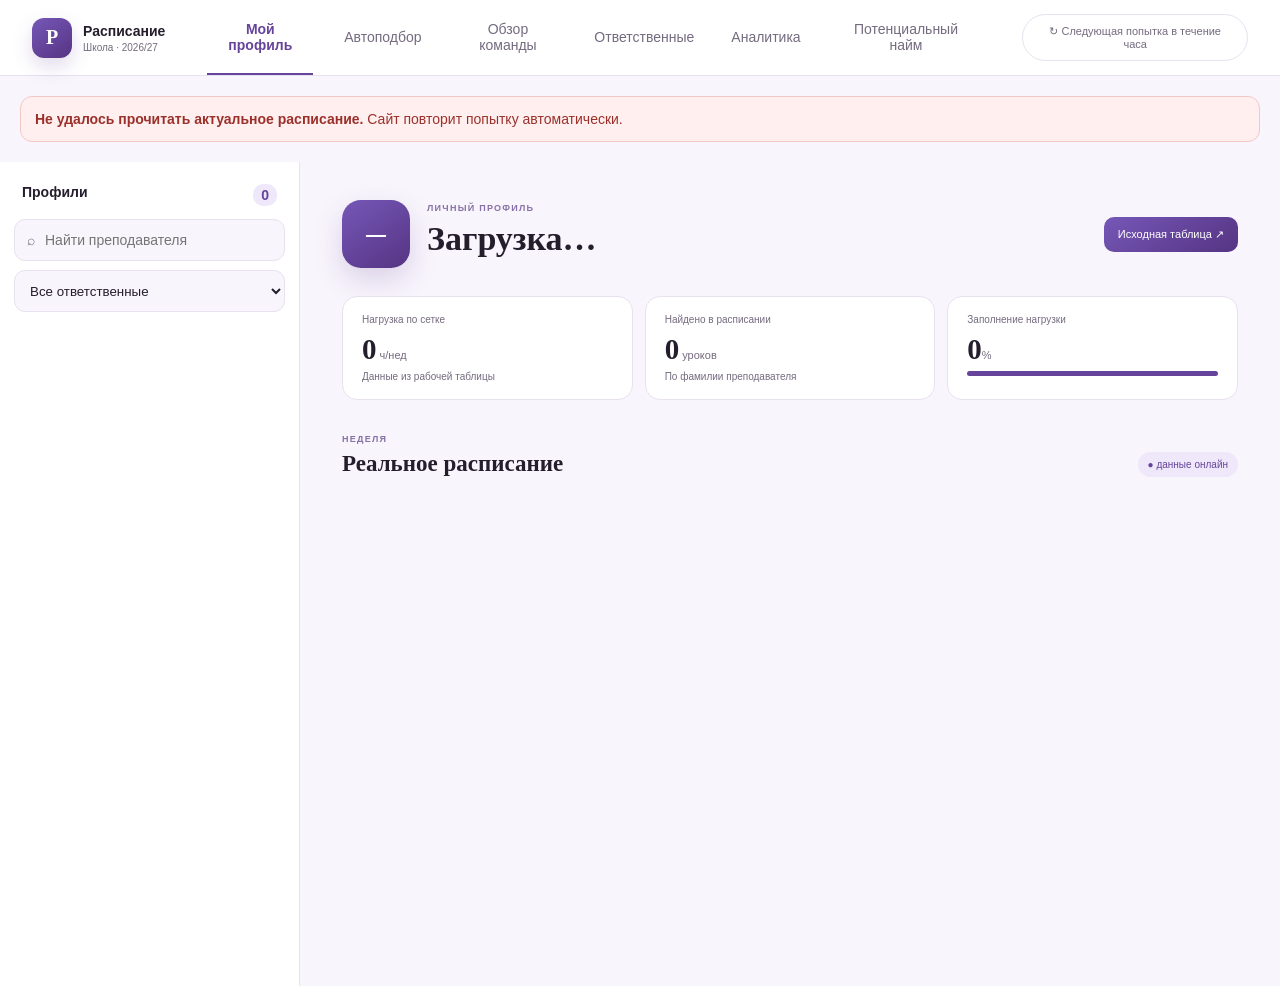
==== commit f3ad42de: "Add student group auto-matching" ====
--- a/index.html
+++ b/index.html
@@ -33,13 +33,13 @@
     .analytics-layout{display:grid;grid-template-columns:minmax(0,1.45fr) minmax(300px,.75fr);gap:16px;margin-top:20px}.analytics-panel{background:#fff;border:1px solid var(--line);border-radius:15px;overflow:hidden}.analytics-panel-head{padding:16px 18px;border-bottom:1px solid var(--line);display:flex;justify-content:space-between;align-items:center}.analytics-panel-head h2{font:700 20px Georgia;margin:0}.analytics-panel-head small{color:var(--muted)}.analytics-owner{display:grid;grid-template-columns:1.1fr repeat(4,.55fr) 1fr;gap:10px;align-items:center;min-height:62px;padding:10px 18px;border-bottom:1px solid #f0ecf4;font-size:11px}.analytics-owner.head{min-height:40px;background:#f3eff8;color:var(--muted);font-size:9px;text-transform:uppercase}.analytics-owner strong{font-size:12px}.analytics-owner a{justify-self:end;color:#fff;background:var(--p);padding:8px 10px;border-radius:9px;text-decoration:none;font-size:9px;white-space:nowrap}.analytics-owner .high{color:#b53b35;font-weight:700}.analytics-owner .medium{color:#9a6812;font-weight:700}.analytics-owner .low{color:#25713c;font-weight:700}
     .cause-row{display:grid;grid-template-columns:1fr 55px 70px;gap:12px;align-items:center;padding:13px 18px;border-bottom:1px solid #f0ecf4;font-size:11px}.cause-row b{text-align:right}.cause-row span:last-child{text-align:right;color:var(--muted)}.analytics-note{margin-top:16px;padding:15px 18px;border-radius:13px;background:#fff8e9;border:1px solid #f2dfb0;color:#795519;font-size:11px;line-height:1.55}.analytics-steps{display:grid;grid-template-columns:repeat(4,1fr);gap:10px;margin-top:16px}.analytics-step{background:#fff;border:1px solid var(--line);border-radius:13px;padding:15px;font-size:10px;line-height:1.5;color:var(--muted)}.analytics-step b{display:block;color:var(--p);font-size:12px;margin-bottom:6px}.snapshot{display:inline-flex;background:#e8f5ec;color:#25713c;padding:7px 10px;border-radius:999px;font-size:10px;font-weight:700}.snapshot.stale{background:#fde8e7;color:#a23a35}
     .analytics-filters{display:grid;grid-template-columns:repeat(5,minmax(145px,1fr));gap:10px;margin:24px 0 12px}.analytics-filters label{display:flex;flex-direction:column;gap:6px;color:var(--muted);font-size:9px}.analytics-filters input,.analytics-filters select{height:40px;border:1px solid var(--line);border-radius:10px;background:#fff;padding:0 10px;color:var(--ink)}.analytics-problem{display:grid;grid-template-columns:60px 1.15fr 1fr .8fr 1.3fr 90px;gap:10px;align-items:center;padding:12px 16px;border-bottom:1px solid #f0ecf4;font-size:10px}.analytics-problem.head{background:#f3eff8;color:var(--muted);font-size:8px;text-transform:uppercase}.priority{display:inline-flex;justify-content:center;padding:5px 7px;border-radius:999px;font-weight:800}.priority.p1{background:#fde8e7;color:#a23a35}.priority.p2{background:#fff0c9;color:#8a5a00}.priority.p3{background:#e8f5ec;color:#25713c}.source-health{display:grid;gap:8px;padding:14px 16px}.health-row{display:grid;grid-template-columns:1fr 90px;gap:10px;font-size:10px}.health-row b{text-align:right}.health-ok{color:#25713c}.health-warn{color:#a23a35}.problem-empty{padding:24px;color:var(--muted);font-size:11px}.analytics-disclaimer{margin-top:10px;color:var(--muted);font-size:9px}
-    .hidden{display:none}.error{margin:20px;background:#fff0ef;color:#9b302b;border:1px solid #f2c8c5;border-radius:12px;padding:14px}.back{position:fixed;right:18px;bottom:18px;background:#fff;border:1px solid var(--line);padding:10px 13px;border-radius:999px;text-decoration:none;color:var(--p);box-shadow:0 8px 25px #4d2e6922;font-size:11px}
-    @media(max-width:1000px){.layout{grid-template-columns:245px 1fr}.content{padding:28px 22px}.week{grid-template-columns:repeat(2,1fr)}.metrics{grid-template-columns:1fr}.summary.four,.owner-cards,.analytics-kpis,.analytics-steps{grid-template-columns:repeat(2,1fr)}.report-grid,.analytics-layout{grid-template-columns:1fr}.analytics-filters{grid-template-columns:repeat(2,1fr)}.tr{grid-template-columns:1.6fr 1fr .6fr}.tr>*:nth-child(4),.tr>*:nth-child(5){display:none}}
-    @media(max-width:700px){header{padding:0 15px;height:68px}nav,.sync{display:none}.layout{display:block}aside{border:0;border-bottom:1px solid var(--line)}.people{display:flex;overflow:auto;max-height:none}.person{min-width:190px}.content,.admin{padding:24px 15px}.hero a{display:none}h1{font-size:27px}.week{grid-template-columns:1fr}.summary,.summary.four,.owner-cards,.analytics-kpis,.analytics-steps,.analytics-filters{grid-template-columns:1fr}.admin-head{display:block}.control-filters{display:grid}.control-filters input,.control-filters select{width:100%}.tr{grid-template-columns:1fr .5fr}.tr>*:nth-child(2),.tr>*:nth-child(4),.tr>*:nth-child(5){display:none}.daily-row{grid-template-columns:1fr .65fr .65fr .65fr;padding:0 10px}.analytics-owner{grid-template-columns:1fr repeat(2,.55fr);padding:12px}.analytics-owner>*:nth-child(4),.analytics-owner>*:nth-child(5){display:none}.analytics-owner a{grid-column:1/-1;justify-self:stretch;text-align:center}.analytics-owner.head>*:last-child{display:none}.analytics-problem{grid-template-columns:54px 1fr 80px}.analytics-problem>*:nth-child(3),.analytics-problem>*:nth-child(4),.analytics-problem>*:nth-child(5){display:none}}
+    .matcher-shell{display:grid;grid-template-columns:minmax(300px,.72fr) minmax(0,1.28fr);gap:18px;margin-top:25px}.matcher-card{background:#fff;border:1px solid var(--line);border-radius:16px;padding:20px}.matcher-form{display:grid;grid-template-columns:1fr 1fr;gap:13px}.matcher-form label{display:flex;flex-direction:column;gap:6px;color:var(--muted);font-size:10px}.matcher-form .full{grid-column:1/-1}.matcher-form input,.matcher-form select,.matcher-form textarea{width:100%;border:1px solid var(--line);border-radius:10px;background:var(--paper);padding:0 11px;color:var(--ink);font:inherit}.matcher-form input,.matcher-form select{height:41px}.matcher-form textarea{min-height:74px;padding-top:10px;resize:vertical}.matcher-action{grid-column:1/-1;border:0;border-radius:11px;background:linear-gradient(145deg,var(--p2),#563483);color:#fff;padding:13px;cursor:pointer;font-weight:700}.matcher-note{margin:13px 0 0;color:var(--muted);font-size:10px;line-height:1.55}.matcher-results{display:grid;gap:10px}.match-card{border:1px solid var(--line);border-radius:14px;padding:15px;background:#fff}.match-card.good{border-left:4px solid #3a8c54}.match-card.warn{border-left:4px solid #d69b2d}.match-card.bad{border-left:4px solid #bd514b}.match-head{display:flex;justify-content:space-between;gap:12px}.match-head h3{margin:0;font:700 18px Georgia}.match-badge{white-space:nowrap;border-radius:999px;padding:6px 9px;background:#e8f5ec;color:#25713c;font-size:9px;font-weight:700}.match-card.warn .match-badge{background:#fff0c9;color:#8a5a00}.match-card.bad .match-badge{background:#fde8e7;color:#a23a35}.match-meta{margin:7px 0;color:var(--muted);font-size:10px}.match-slots{display:flex;flex-wrap:wrap;gap:6px;margin:10px 0}.match-slots span{background:var(--lav);color:var(--p);border-radius:8px;padding:7px 9px;font-size:10px}.match-reasons{margin:8px 0 0;padding-left:17px;color:var(--muted);font-size:10px;line-height:1.55}.matcher-empty{padding:35px 18px;text-align:center;color:var(--muted);border:1px dashed var(--line);border-radius:14px}.hidden{display:none}.error{margin:20px;background:#fff0ef;color:#9b302b;border:1px solid #f2c8c5;border-radius:12px;padding:14px}.back{position:fixed;right:18px;bottom:18px;background:#fff;border:1px solid var(--line);padding:10px 13px;border-radius:999px;text-decoration:none;color:var(--p);box-shadow:0 8px 25px #4d2e6922;font-size:11px}
+    @media(max-width:1000px){.layout{grid-template-columns:245px 1fr}.content{padding:28px 22px}.week{grid-template-columns:repeat(2,1fr)}.metrics{grid-template-columns:1fr}.summary.four,.owner-cards,.analytics-kpis,.analytics-steps{grid-template-columns:repeat(2,1fr)}.report-grid,.analytics-layout,.matcher-shell{grid-template-columns:1fr}.analytics-filters{grid-template-columns:repeat(2,1fr)}.tr{grid-template-columns:1.6fr 1fr .6fr}.tr>*:nth-child(4),.tr>*:nth-child(5){display:none}}
+    @media(max-width:700px){header{padding:0 15px;height:68px}nav,.sync{display:none}.layout{display:block}aside{border:0;border-bottom:1px solid var(--line)}.people{display:flex;overflow:auto;max-height:none}.person{min-width:190px}.content,.admin{padding:24px 15px}.hero a{display:none}h1{font-size:27px}.week{grid-template-columns:1fr}.summary,.summary.four,.owner-cards,.analytics-kpis,.analytics-steps,.analytics-filters,.matcher-form{grid-template-columns:1fr}.matcher-form .full,.matcher-action{grid-column:1}.admin-head{display:block}.control-filters{display:grid}.control-filters input,.control-filters select{width:100%}.tr{grid-template-columns:1fr .5fr}.tr>*:nth-child(2),.tr>*:nth-child(4),.tr>*:nth-child(5){display:none}.daily-row{grid-template-columns:1fr .65fr .65fr .65fr;padding:0 10px}.analytics-owner{grid-template-columns:1fr repeat(2,.55fr);padding:12px}.analytics-owner>*:nth-child(4),.analytics-owner>*:nth-child(5){display:none}.analytics-owner a{grid-column:1/-1;justify-self:stretch;text-align:center}.analytics-owner.head>*:last-child{display:none}.analytics-problem{grid-template-columns:54px 1fr 80px}.analytics-problem>*:nth-child(3),.analytics-problem>*:nth-child(4),.analytics-problem>*:nth-child(5){display:none}}
   </style>
 </head>
 <body>
-  <header><div class="brand"><i class="mark">Р</i><span><b>Расписание</b><small>Школа · 2026/27</small></span></div><nav><button id="profileTab" class="on">Мой профиль</button><button id="adminTab">Обзор команды</button><button id="controlTab">Ответственные</button><button id="analyticsTab">Аналитика</button><button id="hireTab">Потенциальный найм</button></nav><button class="sync" id="sync">↻ Загружаем данные…</button></header>
+  <header><div class="brand"><i class="mark">Р</i><span><b>Расписание</b><small>Школа · 2026/27</small></span></div><nav><button id="profileTab" class="on">Мой профиль</button><button id="matcherTab">Автоподбор</button><button id="adminTab">Обзор команды</button><button id="controlTab">Ответственные</button><button id="analyticsTab">Аналитика</button><button id="hireTab">Потенциальный найм</button></nav><button class="sync" id="sync">↻ Загружаем данные…</button></header>
   <div id="error"></div>
   <main id="profile" class="layout">
     <aside><div class="aside-title"><span>Профили</span><b id="count">0</b></div><label class="search">⌕<input id="query" placeholder="Найти преподавателя"></label><select id="profileOwner" class="filter-select" aria-label="Ответственный"><option value="">Все ответственные</option><option>Эльвира</option><option>Рамзан</option><option>Марьям</option><option>Марха</option></select><div class="people" id="people"></div></aside>
@@ -92,8 +92,27 @@
     <div class="analytics-panel" style="margin-top:16px"><div class="analytics-panel-head"><h2>Открытые сигналы по направлениям</h2><small>без персональных рейтингов педагогов</small></div><div class="analytics-owner head"><span>Направление</span><span>P1</span><span>P2</span><span>P3</span><span>Открыто</span><span>Сроки</span></div><div id="analyticsOwnerSignals"><div class="problem-empty">Загружаем агрегаты…</div></div></div>
     <div class="analytics-steps"><div class="analytics-step"><b>1. Открыть свой лист</b>Руководитель работает только со своим направлением и начинает с P1/P2.</div><div class="analytics-step"><b>2. Проверить факт</b>Сверить запись, журнал и комментарий; выбрать «Да» или «Нет».</div><div class="analytics-step"><b>3. Назначить решение</b>Указать причину, действие, ответственного, срок и контрольную дату.</div><div class="analytics-step"><b>4. Отчитаться</b>Внести результат и перевести статус в «Исправлено» либо «Закрыто без нарушения».</div></div>
   </section>
+  <section id="matcher" class="admin hidden">
+    <div class="admin-head"><div><div class="eyebrow">Менеджер · администратор</div><h1>Автоподбор группы ребёнку</h1><p>Показывает только предварительные варианты по актуальным основному, английскому и арабскому расписаниям.</p></div><span class="live">● ничего не меняет автоматически</span></div>
+    <div class="matcher-shell">
+      <div class="matcher-card"><form id="matcherForm" class="matcher-form">
+        <label>Что подобрать<select id="matchMode"><option value="existing">Действующую группу</option><option value="new">Расписание новой группы</option></select></label>
+        <label>Предмет<select id="matchSubject"><option>Английский язык</option><option>Арабский язык</option></select></label>
+        <label>Основной класс<input id="matchClass" placeholder="Например, М807" required></label>
+        <label>Пол<select id="matchSex"><option value="">Не указан</option><option>Мальчики</option><option>Девочки</option></select></label>
+        <label>Уровень<input id="matchLevel" placeholder="Например, начальный / Коран 2"></label>
+        <label>Тариф<select id="matchTariff"><option value="">Любой</option><option>Базовый</option><option>Оптимальный</option></select></label>
+        <label>Уроков в неделю<select id="matchLessons"><option value="2">2</option><option value="3">3</option><option value="4">4</option></select></label>
+        <label>Текущая группа по предмету<input id="matchCurrent" placeholder="Исключим при переводе"></label>
+        <label class="full">Группа второго языка<input id="matchOther" placeholder="Проверим пересечения, например АР-I-М-K1-001"></label>
+        <label class="full">Дополнительные условия<textarea id="matchRules" placeholder="Например: после 14:00; без пятницы; до 11:20"></textarea></label>
+        <button class="matcher-action" type="submit">Подобрать безопасные варианты</button>
+      </form><p class="matcher-note">Жёстко проверяются: накладки, разные дни, окна между обычными уроками, вместимость, занятость педагога, пятница у 1–4 классов и джума у мальчиков. До двух пустых слотов допускаются только перед продлёнкой.</p></div>
+      <div><div class="section-head"><div><div class="eyebrow">Результат</div><h2 id="matchTitle">Введите условия</h2></div><span id="matchCount" class="live">0 вариантов</span></div><div id="matchResults" class="matcher-results"><div class="matcher-empty">Укажите основной класс, уровень и предмет — система объяснит, почему каждая группа подходит или не подходит.</div></div></div>
+    </div>
+  </section>
   <script>
-    const DAYS=['Понедельник','Вторник','Среда','Четверг','Пятница'], SHORT_DAYS=['Пн','Вт','Ср','Чт','Пт'], RESPONSIBLES=['Эльвира','Рамзан','Марьям','Марха'], AUTO_REFRESH_MS=60*60*1000, BUILD_VERSION='2026-09-30-live-academic-analytics', ANALYTICS_API_URL='https://script.google.com/macros/s/AKfycbwGBp2h_3sOu0S4FacxYBXfMAWU4he-WYToep7VdYwV5kEnoLl9MaVPcvKv8jY_yJzD/exec', LAUNCH_OVERRIDES=new Map(['Д103О','М509','М311','Д212'].map(group=>[group,'запуск 10 сентября'])); let teachers=[],schedule=[],assignments=[],vacancies=[],scheduleDays=[],selected='',hires=[],hireSchedule=[],selectedHire='',hireVacancyTotal=0,isLoading=false,lastLoadedAt=null,analyticsApiData=null,teacherProfiles=new Map();
+    const DAYS=['Понедельник','Вторник','Среда','Четверг','Пятница'], SHORT_DAYS=['Пн','Вт','Ср','Чт','Пт'], RESPONSIBLES=['Эльвира','Рамзан','Марьям','Марха'], AUTO_REFRESH_MS=60*60*1000, BUILD_VERSION='2026-10-02-student-auto-match', ANALYTICS_API_URL='https://script.google.com/macros/s/AKfycbwGBp2h_3sOu0S4FacxYBXfMAWU4he-WYToep7VdYwV5kEnoLl9MaVPcvKv8jY_yJzD/exec', LAUNCH_OVERRIDES=new Map(['Д103О','М509','М311','Д212'].map(group=>[group,'запуск 10 сентября'])); let teachers=[],schedule=[],assignments=[],vacancies=[],scheduleDays=[],selected='',hires=[],hireSchedule=[],selectedHire='',hireVacancyTotal=0,isLoading=false,lastLoadedAt=null,analyticsApiData=null,teacherProfiles=new Map(),groupCatalog=new Map();
     const $=id=>document.getElementById(id), norm=s=>String(s||'').toLowerCase().replaceAll('ё','е').replace(/\s+/g,' ').trim(), initials=n=>n.split(/\s+/).slice(0,2).map(x=>x[0]).join('').toUpperCase();
     function csv(text){let out=[],row=[],v='',q=false;for(let i=0;i<text.length;i++){let c=text[i];if(c==='"'){if(q&&text[i+1]==='"'){v+='"';i++}else q=!q}else if(c===','&&!q){row.push(v);v=''}else if((c==='\n'||c==='\r')&&!q){if(c==='\r'&&text[i+1]==='\n')i++;row.push(v);out.push(row);row=[];v=''}else v+=c}if(v||row.length){row.push(v);out.push(row)}return out}
     const sheetExport=(id,gid)=>`https://docs.google.com/spreadsheets/d/${id}/export?format=csv&gid=${gid}`,
@@ -134,10 +153,11 @@
     function specialDay(value){let key=norm(value).slice(0,2),index=['пн','вт','ср','чт','пт'].indexOf(key);return index<0?null:{day:DAYS[index],dayShort:SHORT_DAYS[index],index}}
     function specialLesson(dayIndex,time){let minutes=timeMinutes(time),slot=scheduleDays[dayIndex]?.slots.find(x=>timeMinutes(x.time)===minutes);if(slot)return slot.lesson;let all=[...new Set(scheduleDays.flatMap(day=>day.slots.map(x=>timeMinutes(x.time))).filter(x=>x!==null))].sort((a,b)=>a-b),index=all.indexOf(minutes);return index>=0?index+1:0}
     function appendSpecialSchedule(rows,subject){
-      let hi=specialHeader(rows);if(hi<0)return;let headers=rows[hi],col=label=>headers.findIndex(x=>norm(x)===norm(label)),groupCol=col('ID группы'),teacherCol=col('Педагог'),sexCol=col('Пол'),gradeCol=col('Класс'),shiftCol=col('Смена'),statusCol=col('Статус'),studentsCol=col('Учеников'),dayCols=headers.map((x,i)=>/^день \d+$/i.test(clean(x))?i:-1).filter(i=>i>=0);
+      let hi=specialHeader(rows);if(hi<0)return;let headers=rows[hi],col=label=>headers.findIndex(x=>norm(x)===norm(label)),groupCol=col('ID группы'),teacherCol=col('Педагог'),sexCol=col('Пол'),gradeCol=col('Класс'),shiftCol=col('Смена'),statusCol=col('Статус'),studentsCol=col('Учеников'),levelCol=col('Уровень'),tariffCol=col('Тариф'),lessonsCol=col('Занятий'),freeCol=col('Основные группы: свободны слоты'),compactCol=col('Без окон по основному'),dayCols=headers.map((x,i)=>/^день \d+$/i.test(clean(x))?i:-1).filter(i=>i>=0);
       rows.slice(hi+1).forEach(row=>{
         let group=clean(row[groupCol]),teacher=clean(row[teacherCol]),status=clean(row[statusCol]),students=studentsCol>=0?num(row[studentsCol]):0;if(/^\d+$/.test(status)&&students>0)status='ДЕЙСТВУЕТ — '+students+' учеников';if(!group||!teacher||norm(status).startsWith('закрыта'))return;
         let grade=gradeCol>=0?num(row[gradeCol]):0,sex=clean(row[sexCol]),shift=shiftCol>=0?clean(row[shiftCol]):(group.match(/-(I{1,2})-/)?.[1]||'—'),launchStatus=status||'Нет данных';
+        groupCatalog.set(group,{group,subject,teacher,sex,grade,shift,launchStatus,students,level:levelCol>=0?clean(row[levelCol]):'',tariff:tariffCol>=0?clean(row[tariffCol]):'',plannedLessons:lessonsCol>=0?num(row[lessonsCol]):0,compatibleClasses:freeCol>=0?clean(row[freeCol]).split(/[,;]\s*/).filter(Boolean):[],compactClasses:compactCol>=0?clean(row[compactCol]).split(/[,;]\s*/).filter(Boolean):[]});
         dayCols.forEach(dayCol=>{let day=specialDay(row[dayCol]),time=clean(row[dayCol+1]);if(!day||timeMinutes(time)===null)return;let item={day:day.day,dayShort:day.dayShort,lesson:specialLesson(day.index,time),time,group,grade,sex,shift:shift||'—',launchStatus,sourceSlot:day.dayShort+' '+time,subject};if(isVacancyText(teacher)||norm(teacher).startsWith('новый педагог'))vacancies.push(item);else assignments.push({...item,teacher})})
       })
     }
@@ -147,6 +167,43 @@
       groupRows.slice(hi+1).forEach(row=>{let group=clean(row[groupCol]),teacher=clean(row[teacherCol]),status=clean(row[statusCol]),students=studentsCol>=0?num(row[studentsCol]):0;if(/^\d+$/.test(status)&&students>0)status='ДЕЙСТВУЕТ — '+students+' учеников';if(!group)return;meta.set(group,{status:status||'Нет данных',sex:clean(row[sexCol])});if(isTeacherName(teacher)){let key=nameKey(teacher),current=fullNames.get(key)||'';if(teacher.length>current.length)fullNames.set(key,teacher)}});
       let teacherHeader=teacherRows.findIndex(row=>norm(row[0])==='педагог'&&norm(row[1])==='день');if(teacherHeader<0)return;let teacherHeaders=teacherRows[teacherHeader],timeCols=teacherHeaders.map((value,index)=>timeMinutes(clean(value))===null?-1:index).filter(index=>index>=2);
       teacherRows.slice(teacherHeader+1).forEach(row=>{let rawTeacher=clean(row[0]),day=specialDay(row[1]);if(!rawTeacher||!day)return;let teacher=fullNames.get(nameKey(rawTeacher))||rawTeacher;timeCols.forEach(ci=>{let cell=clean(row[ci]);if(!cell)return;let groupIds=cell.split(/\s*\/\s*/).map(clean).filter(Boolean),details=groupIds.map(id=>meta.get(id)||{status:'Нет данных',sex:''}),statuses=details.map(x=>x.status),uniqueStatuses=[...new Set(statuses)],sexes=[...new Set(details.map(x=>x.sex).filter(Boolean))],launched=uniqueStatuses.filter(isLaunchedStatus).length,launchStatus=launched===uniqueStatuses.length?'ДЕЙСТВУЕТ':launched?'ЧАСТИЧНО ЗАПУЩЕНА':uniqueStatuses[0]||'Нет данных';assignments.push({day:day.day,dayShort:day.dayShort,lesson:specialLesson(day.index,clean(teacherHeaders[ci])),time:clean(teacherHeaders[ci]),group:groupIds.join(' / '),groupIds,grade:0,sex:sexes.join(' / '),shift:'—',launchStatus,launchStatuses:statuses,sourceSlot:day.dayShort+' '+clean(teacherHeaders[ci]),subject:'Арабский язык',teacher})})})
+    }
+    const html=s=>String(s??'').replace(/[&<>"']/g,c=>({'&':'&amp;','<':'&lt;','>':'&gt;','"':'&quot;',"'":'&#39;'}[c]));
+    const groupLessons=group=>sortLessons(assignments.filter(item=>expandGroups(item).some(id=>norm(id)===norm(group))));
+    const listHas=(list,value)=>list.some(x=>norm(x)===norm(value));
+    function gradeFromClass(value){let raw=norm(value).replace(/^[^0-9]*/,'');if(!raw)return 0;if(raw.includes('/'))return Number(raw.split('/')[0])||0;return Number(raw[0])||0}
+    function sexKey(value){let n=norm(value);if(/дев|жен|\-д\-/.test(n))return'д';if(/мал|муж|\-м\-/.test(n))return'м';return''}
+    function levelKey(value){let n=norm(value).replace(/класс|курс|уровень/g,'').replace(/\s+/g,' ').trim();if(/началь|с нуля|^2(?:\s+базовый)?$/.test(n))return'начальный';if(n==='базовый')return'базовый';if(/коран\s*1|k1/.test(n))return'коран 1';if(/коран\s*2|k2/.test(n))return'коран 2';if(/хифз|hf/.test(n))return'хифз';if(/таджвид|ts/.test(n))return'таджвид';let number=n.match(/\d+/)?.[0];return number||n}
+    function tariffKey(value,group=''){let n=norm(value+' '+group);return/опт|opt/.test(n)?'оптимальный':/баз|\-i\-|\-ii\-/.test(n)?'базовый':''}
+    function groupCapacity(meta){let m=String(meta.launchStatus||'').match(/\/(\d+)/);return m?Number(m[1]):tariffKey(meta.tariff,meta.group)==='оптимальный'?10:16}
+    function activeGroupStatus(value){let n=norm(value);return/действует|переполн|запущ/.test(n)&&!/не запущ/.test(n)}
+    function matcherRules(){let text=norm($('matchRules').value),after=text.match(/после\s*(\d{1,2})(?:[:.]?(\d{2}))?/),before=text.match(/до\s*(\d{1,2})(?:[:.]?(\d{2}))?/),blocked=[];[['понедельник','пн'],['вторник','вт'],['среда','ср'],['четверг','чт'],['пятница','пт']].forEach((names,i)=>{if(names.some(x=>new RegExp('без\\s+'+x).test(text)))blocked.push(DAYS[i])});return{text,blocked,after:after?Number(after[1])*60+Number(after[2]||0):null,before:before?Number(before[1])*60+Number(before[2]||0):null,noEvening:/не вечером|без вечера/.test(text)}}
+    function ruleProblem(slot,rules){let minute=timeMinutes(slot.time);if(rules.blocked.includes(slot.day))return'день исключён условиями';if(rules.after!==null&&minute<rules.after)return'раньше заданного времени';if(rules.before!==null&&minute>rules.before)return'позже заданного времени';if(rules.noEvening&&minute>=16*60+30)return'вечерний слот запрещён';return''}
+    function occupiedFor(mainClass,otherGroup,currentGroup){return assignments.filter(item=>{let groups=expandGroups(item).map(norm);return groups.includes(norm(mainClass))||(!groups.includes(norm(currentGroup))&&otherGroup&&groups.includes(norm(otherGroup)))})}
+    function invalidWindow(items){for(let day of DAYS){let dayItems=items.filter(x=>x.day===day&&x.lesson).sort((a,b)=>a.lesson-b.lesson),unique=[];dayItems.forEach(x=>{if(!unique.some(y=>y.lesson===x.lesson))unique.push(x)});for(let i=1;i<unique.length;i++){let gap=unique[i].lesson-unique[i-1].lesson-1;if(gap<=0)continue;let afterSchool=/продл/.test(norm(unique[i].subject));if(!(afterSchool&&gap<=2))return`${SHORT_DAYS[DAYS.indexOf(day)]}: ${gap} пуст. слот${gap>1?'а':''}`}}return''}
+    function candidateProblems(meta,input){let problems=[],lessons=groupLessons(meta.group),capacity=groupCapacity(meta),candidateSex=sexKey(meta.sex+' '+meta.group),wantedSex=sexKey(input.sex),candidateLevel=levelKey(meta.level),wantedLevel=levelKey(input.level),candidateTariff=tariffKey(meta.tariff,meta.group),wantedTariff=tariffKey(input.tariff),rules=input.rules;
+      if(!activeGroupStatus(meta.launchStatus))problems.push('группа не запущена');
+      if(isVacancyText(meta.teacher)||!meta.teacher)problems.push('нет действующего педагога');
+      if(wantedSex&&candidateSex!==wantedSex)problems.push('не совпадает пол группы');
+      if(wantedLevel&&candidateLevel!==wantedLevel)problems.push(`уровень ${meta.level||'не указан'}`);
+      if(wantedTariff&&candidateTariff!==wantedTariff)problems.push(`тариф ${meta.tariff||candidateTariff||'не указан'}`);
+      if(meta.students>=capacity)problems.push(`нет места: ${meta.students}/${capacity}`);
+      if(lessons.length!==input.lessons)problems.push(`в сетке ${lessons.length} ур. вместо ${input.lessons}`);
+      if(new Set(lessons.map(x=>x.day)).size!==lessons.length)problems.push('два урока группы в один день');
+      lessons.forEach(slot=>{let reason=ruleProblem(slot,rules);if(reason)problems.push(`${slot.dayShort} ${slot.time}: ${reason}`)});
+      let grade=input.grade;if(grade<=4&&lessons.some(x=>x.day==='Пятница'))problems.push('пятничный язык у 1–4 класса');
+      if(wantedSex==='м'&&lessons.some(x=>x.day==='Пятница'&&timeMinutes(x.time)>=690&&timeMinutes(x.time)<=840))problems.push('пятничный слот пересекается с джума');
+      let occupied=occupiedFor(input.mainClass,input.otherGroup,input.currentGroup),busy=new Set(occupied.map(x=>x.day+'|'+x.time));lessons.forEach(x=>{if(busy.has(x.day+'|'+x.time))problems.push(`${x.dayShort} ${x.time}: накладка ученика`)});
+      let window=invalidWindow([...occupied,...lessons]);if(window)problems.push('окно: '+window);
+      lessons.forEach(x=>{let clash=assignments.find(y=>y.teacher===meta.teacher&&y.day===x.day&&y.time===x.time&&!expandGroups(y).some(id=>norm(id)===norm(meta.group)));if(clash)problems.push(`${x.dayShort} ${x.time}: педагог занят ${clash.group}`)});
+      if(meta.compactClasses.length&&!listHas(meta.compactClasses,input.mainClass)&&meta.compatibleClasses.length&&!listHas(meta.compatibleClasses,input.mainClass))problems.push('класс не входит в совместимые слоты группы');
+      return[...new Set(problems)]
+    }
+    function matchCard(result,index){let meta=result.meta,lessons=result.lessons||[],tentative=result.tentative,kind=result.problems.length?'bad':tentative?'warn':'good',label=result.problems.length?'Не подходит':tentative?'Нужен педагог':'Подходит';return`<article class="match-card ${kind}"><div class="match-head"><h3>${index+1}. ${html(meta.group)}</h3><span class="match-badge">${label}</span></div><div class="match-meta">${html(meta.teacher||'Педагог не назначен')} · ${html(meta.level||'уровень не указан')} · ${html(meta.tariff||tariffKey('',meta.group)||'тариф не указан')} · ${meta.students??0}/${groupCapacity(meta)}</div><div class="match-slots">${lessons.map(x=>`<span>${html(x.dayShort)} ${html(x.time)}</span>`).join('')}</div>${result.problems.length?`<ul class="match-reasons">${result.problems.map(x=>`<li>${html(x)}</li>`).join('')}</ul>`:`<div class="match-meta">${tentative?'Слоты подходят детям; перед запуском назначьте педагога и проверьте его занятость.':'Накладок и недопустимых окон не найдено; уроки в разные дни.'}</div>`}</article>`}
+    function newGroupSuggestions(input){let occupied=occupiedFor(input.mainClass,input.otherGroup,input.currentGroup),busy=new Set(occupied.map(x=>x.day+'|'+x.time)),slots=[];scheduleDays.forEach(day=>day.slots.forEach(slot=>{let item={...slot,day:day.day,dayShort:day.dayShort,subject:input.subject};if(busy.has(item.day+'|'+item.time)||ruleProblem(item,input.rules))return;if(input.grade<=4&&item.day==='Пятница')return;if(sexKey(input.sex)==='м'&&item.day==='Пятница'&&timeMinutes(item.time)>=690&&timeMinutes(item.time)<=840)return;if(invalidWindow([...occupied,item]))return;let dayBusy=occupied.filter(x=>x.day===item.day&&x.lesson),distance=dayBusy.length?Math.min(...dayBusy.map(x=>Math.abs(x.lesson-item.lesson))):9;slots.push({...item,distance})}));slots.sort((a,b)=>a.distance-b.distance||DAYS.indexOf(a.day)-DAYS.indexOf(b.day)||a.lesson-b.lesson);let results=[];function pick(start,chosen){if(results.length>=3)return;if(chosen.length===input.lessons){results.push(chosen);return}for(let i=start;i<slots.length;i++){if(chosen.some(x=>x.day===slots[i].day))continue;pick(i+1,[...chosen,slots[i]])}}pick(0,[]);return results}
+    function runMatcher(){let mainClass=clean($('matchClass').value),subject=$('matchSubject').value,mode=$('matchMode').value,input={mainClass,subject,sex:$('matchSex').value,level:clean($('matchLevel').value),tariff:$('matchTariff').value,lessons:Number($('matchLessons').value),currentGroup:clean($('matchCurrent').value),otherGroup:clean($('matchOther').value),rules:matcherRules(),grade:gradeFromClass(mainClass)};if(!mainClass){$('matchResults').innerHTML='<div class="matcher-empty">Укажите основной класс ребёнка.</div>';return}
+      $('matchTitle').textContent=mode==='new'?'Варианты новой группы':'Подходящие действующие группы';if(mode==='new'){let options=newGroupSuggestions(input);$('matchCount').textContent=options.length+' вариантов';$('matchResults').innerHTML=options.map((slots,i)=>matchCard({meta:{group:'Новая группа · вариант '+(i+1),teacher:'Нужен подтверждённый педагог',level:input.level,tariff:input.tariff,students:0,launchStatus:'проект'},lessons:slots,problems:[],tentative:true},i)).join('')||'<div class="matcher-empty">Чистого набора слотов не найдено. Нужно изменить одно из условий или смежное расписание.</div>';return}
+      let candidates=[...groupCatalog.values()].filter(x=>x.subject===subject&&norm(x.group)!==norm(input.currentGroup)),ranked=candidates.map(meta=>{let problems=candidateProblems(meta,input),lessons=groupLessons(meta.group),score=problems.length*100+(listHas(meta.compactClasses,mainClass)?-20:0)+meta.students;return{meta,lessons,problems,score}}).sort((a,b)=>a.score-b.score||a.meta.students-b.meta.students),cleanResults=ranked.filter(x=>!x.problems.length),shown=cleanResults.length?cleanResults.slice(0,10):ranked.slice(0,6);$('matchCount').textContent=cleanResults.length+' безопасных';$('matchResults').innerHTML=shown.map(matchCard).join('')||'<div class="matcher-empty">Группы по выбранному предмету не найдены.</div>'
     }
     function rebuildTeachers(){
       let preferredNames=new Map();assignments.forEach(item=>{let key=nameKey(item.teacher),current=preferredNames.get(key)||'';if(MERGED_TEACHER_KEYS.has(key)&&(item.teacher.split(/\s+/).length>current.split(/\s+/).filter(Boolean).length||item.teacher.length>current.length))preferredNames.set(key,item.teacher)});
@@ -212,7 +269,7 @@
     }
     function isCurrentVacancy(v){return !(norm(v.group)==='м905'&&v.day==='Пятница'&&v.lesson===11&&/англий/.test(norm(v.subject)))}
     async function fetchCsv(url,stamp){let r=await fetch(url+'&_='+stamp,{cache:'no-store'});if(!r.ok)throw Error('sheet');return r.text()}
-    async function load(silent=false){if(isLoading)return;isLoading=true;try{if(!silent){$('error').innerHTML='';$('sync').textContent='↻ Обновляем данные…'}let stamp=Date.now(),[s,p,ag,at,e]=await Promise.all([fetchCsv(scheduleUrl,stamp),fetchCsv(newLoadUrl,stamp),fetchCsv(arabicGroupsUrl,stamp),fetchCsv(arabicTeachersUrl,stamp),fetchCsv(englishUrl,stamp)]);schedule=csv(s);buildScheduleModel();appendArabicSchedule(csv(ag),csv(at));appendSpecialSchedule(csv(e),'Английский язык');rebuildTeachers();mergeNewProfiles(csv(p));vacancies=vacancies.filter(isCurrentVacancy);buildExactHiringPlan();hireVacancyTotal=vacancies.length;selected=teachers.some(t=>t.name===selected)?selected:(teachers[0]?.name||'');selectedHire=hires.some(t=>t.name===selectedHire)?selectedHire:(hires[0]?.name||'');lastLoadedAt=new Date();render();renderHires();renderControl();renderAnalytics();loadAcademicAggregates(stamp);$('error').innerHTML='';let withoutHours=teachers.filter(t=>!t.hours).length;$('sync').textContent='↻ '+teachers.length+' педагогов · '+withoutHours+' без нагрузки · обновлено '+lastLoadedAt.toLocaleTimeString('ru-RU',{hour:'2-digit',minute:'2-digit'})+' · каждый час'}catch(e){if(!silent||!teachers.length)$('error').innerHTML='<div class="error"><b>Не удалось прочитать актуальное расписание.</b> Сайт повторит попытку автоматически.</div>';$('sync').textContent='↻ Следующая попытка в течение часа'}finally{isLoading=false}}
+    async function load(silent=false){if(isLoading)return;isLoading=true;try{if(!silent){$('error').innerHTML='';$('sync').textContent='↻ Обновляем данные…'}let stamp=Date.now(),[s,p,ag,at,e]=await Promise.all([fetchCsv(scheduleUrl,stamp),fetchCsv(newLoadUrl,stamp),fetchCsv(arabicGroupsUrl,stamp),fetchCsv(arabicTeachersUrl,stamp),fetchCsv(englishUrl,stamp)]);schedule=csv(s);groupCatalog=new Map();buildScheduleModel();appendArabicSchedule(csv(ag),csv(at));appendSpecialSchedule(csv(e),'Английский язык');rebuildTeachers();mergeNewProfiles(csv(p));vacancies=vacancies.filter(isCurrentVacancy);buildExactHiringPlan();hireVacancyTotal=vacancies.length;selected=teachers.some(t=>t.name===selected)?selected:(teachers[0]?.name||'');selectedHire=hires.some(t=>t.name===selectedHire)?selectedHire:(hires[0]?.name||'');lastLoadedAt=new Date();render();renderHires();renderControl();renderAnalytics();if($('matchClass').value)runMatcher();loadAcademicAggregates(stamp);$('error').innerHTML='';let withoutHours=teachers.filter(t=>!t.hours).length;$('sync').textContent='↻ '+teachers.length+' педагогов · '+withoutHours+' без нагрузки · обновлено '+lastLoadedAt.toLocaleTimeString('ru-RU',{hour:'2-digit',minute:'2-digit'})+' · каждый час'}catch(e){if(!silent||!teachers.length)$('error').innerHTML='<div class="error"><b>Не удалось прочитать актуальное расписание.</b> Сайт повторит попытку автоматически.</div>';$('sync').textContent='↻ Следующая попытка в течение часа'}finally{isLoading=false}}
     function lessons(t){let today=new Date();return t?sortLessons(assignments.filter(x=>x.teacher===t.name).map(x=>launchedAssignment(x,today)).filter(Boolean)):[]}
     function sortLessons(list){return [...list].sort((a,b)=>DAYS.indexOf(a.day)-DAYS.indexOf(b.day)||a.lesson-b.lesson||String(a.time).localeCompare(String(b.time),'ru')||String(a.group).localeCompare(String(b.group),'ru',{numeric:true}))}
     function gapTime(day,lesson){return scheduleDays.find(x=>x.day===day)?.slots.find(x=>x.lesson===lesson)?.time||'—'}
@@ -221,8 +278,8 @@
     function hireLessons(name){let statuses=new Map([...assignments,...vacancies].map(x=>[x.group,x.launchStatus]));return sortLessons(hireSchedule.filter(x=>x.name===name).map(x=>({...x,launchStatus:statuses.get(x.group)||x.launchStatus||''})))}
     function renderHires(){let h=hires.find(x=>x.name===selectedHire)||hires[0],q=norm($('hireQuery').value),filtered=hires.filter(x=>norm(x.name+' '+x.subject).includes(q));$('hireCount').textContent=hires.length;$('hireTotals').textContent=hireVacancyTotal+' незакрытых уроков · '+hires.length+' позиций найма';$('hirePeople').innerHTML=filtered.map(x=>`<button class="person ${x.name===h?.name?'on':''}" data-name="${x.name.replaceAll('"','&quot;')}"><i class="avatar">Н</i><span><b>${x.name}</b><small>${x.subject}</small></span><i>${x.hours}ч</i></button>`).join('');document.querySelectorAll('#hirePeople .person').forEach(b=>b.onclick=()=>{selectedHire=b.dataset.name;renderHires()});if(!h){$('hireName').textContent='Открытых вакансий нет';$('hireSubject').textContent='План найма пересчитывается из актуального расписания';$('hireHours').textContent='0';$('hireVacancies').textContent='0';$('hireReserve').textContent='0';$('hireWeek').innerHTML=weekHtml([],false);return}let ls=hireLessons(h.name),isEnglish=/английск/.test(norm(h.subject));$('hireAvatar').textContent=initials(h.name);$('hireName').textContent=h.name;$('hireSubject').textContent=h.subject+' · классы '+h.grades;$('hireHours').textContent=h.hours;$('hireVacancies').textContent=h.vacancies;$('hireReserve').textContent=h.reserve;$('hireWindowNote').className=isEnglish?'window-note':'live';$('hireWindowNote').textContent=isEnglish?'● актуальные окна выделены жёлтым':'● пересчитано из расписания';$('hireWeek').innerHTML=weekHtml(ls,isEnglish)}
     function renderTeam(){let q=norm($('adminQuery').value),arr=teachers.filter(x=>norm(x.name+' '+x.subject+' '+x.responsible).includes(q));$('totalTeachers').textContent=teachers.length;$('totalHours').textContent=teachers.reduce((s,x)=>s+x.hours,0);$('avgHours').textContent=(teachers.length?Math.round(teachers.reduce((s,x)=>s+x.hours,0)/teachers.length):0)+' ч';$('team').innerHTML=arr.map(x=>`<div class="tr"><span class="who"><i class="avatar">${initials(x.name)}</i><b>${x.name}</b></span><span>${x.subject}</span><span><b>${x.hours} ч</b></span><span>${x.shifts}</span><span><i class="status">${x.responsible} · ${x.launchSummary}</i></span></div>`).join('')}
-    function showPage(page){['profile','admin','control','analytics','hirePage'].forEach(id=>$(id).classList.toggle('hidden',id!==page));$('profileTab').classList.toggle('on',page==='profile');$('adminTab').classList.toggle('on',page==='admin');$('controlTab').classList.toggle('on',page==='control');$('analyticsTab').classList.toggle('on',page==='analytics');$('hireTab').classList.toggle('on',page==='hirePage');if(page==='hirePage')renderHires();if(page==='admin')renderTeam();if(page==='control')renderControl();if(page==='analytics')renderAnalytics()}
-    $('query').oninput=render;$('profileOwner').onchange=render;$('hireQuery').oninput=renderHires;$('adminQuery').oninput=renderTeam;['ownerFilter','periodFrom','periodTo','weekdayFilter'].forEach(id=>$(id).onchange=renderControl);['analyticsFrom','analyticsTo','analyticsTeacher','analyticsGroup'].forEach(id=>$(id).onchange=renderAnalytics);$('analyticsOwner').onchange=()=>{updateAnalyticsOptions();renderAnalytics()};$('sync').onclick=()=>load(false);$('profileTab').onclick=()=>showPage('profile');$('adminTab').onclick=()=>showPage('admin');$('controlTab').onclick=()=>showPage('control');$('analyticsTab').onclick=()=>showPage('analytics');$('hireTab').onclick=()=>showPage('hirePage');setInterval(()=>load(true),AUTO_REFRESH_MS);document.addEventListener('visibilitychange',()=>{if(!document.hidden)load(true)});window.addEventListener('online',()=>load(true));load(false);
+    function showPage(page){['profile','matcher','admin','control','analytics','hirePage'].forEach(id=>$(id).classList.toggle('hidden',id!==page));$('profileTab').classList.toggle('on',page==='profile');$('matcherTab').classList.toggle('on',page==='matcher');$('adminTab').classList.toggle('on',page==='admin');$('controlTab').classList.toggle('on',page==='control');$('analyticsTab').classList.toggle('on',page==='analytics');$('hireTab').classList.toggle('on',page==='hirePage');if(page==='hirePage')renderHires();if(page==='admin')renderTeam();if(page==='control')renderControl();if(page==='analytics')renderAnalytics()}
+    $('query').oninput=render;$('profileOwner').onchange=render;$('hireQuery').oninput=renderHires;$('adminQuery').oninput=renderTeam;$('matcherForm').onsubmit=e=>{e.preventDefault();runMatcher()};['ownerFilter','periodFrom','periodTo','weekdayFilter'].forEach(id=>$(id).onchange=renderControl);['analyticsFrom','analyticsTo','analyticsTeacher','analyticsGroup'].forEach(id=>$(id).onchange=renderAnalytics);$('analyticsOwner').onchange=()=>{updateAnalyticsOptions();renderAnalytics()};$('sync').onclick=()=>load(false);$('profileTab').onclick=()=>showPage('profile');$('matcherTab').onclick=()=>showPage('matcher');$('adminTab').onclick=()=>showPage('admin');$('controlTab').onclick=()=>showPage('control');$('analyticsTab').onclick=()=>showPage('analytics');$('hireTab').onclick=()=>showPage('hirePage');setInterval(()=>load(true),AUTO_REFRESH_MS);document.addEventListener('visibilitychange',()=>{if(!document.hidden)load(true)});window.addEventListener('online',()=>load(true));load(false);
   </script>
 </body>
 </html>
